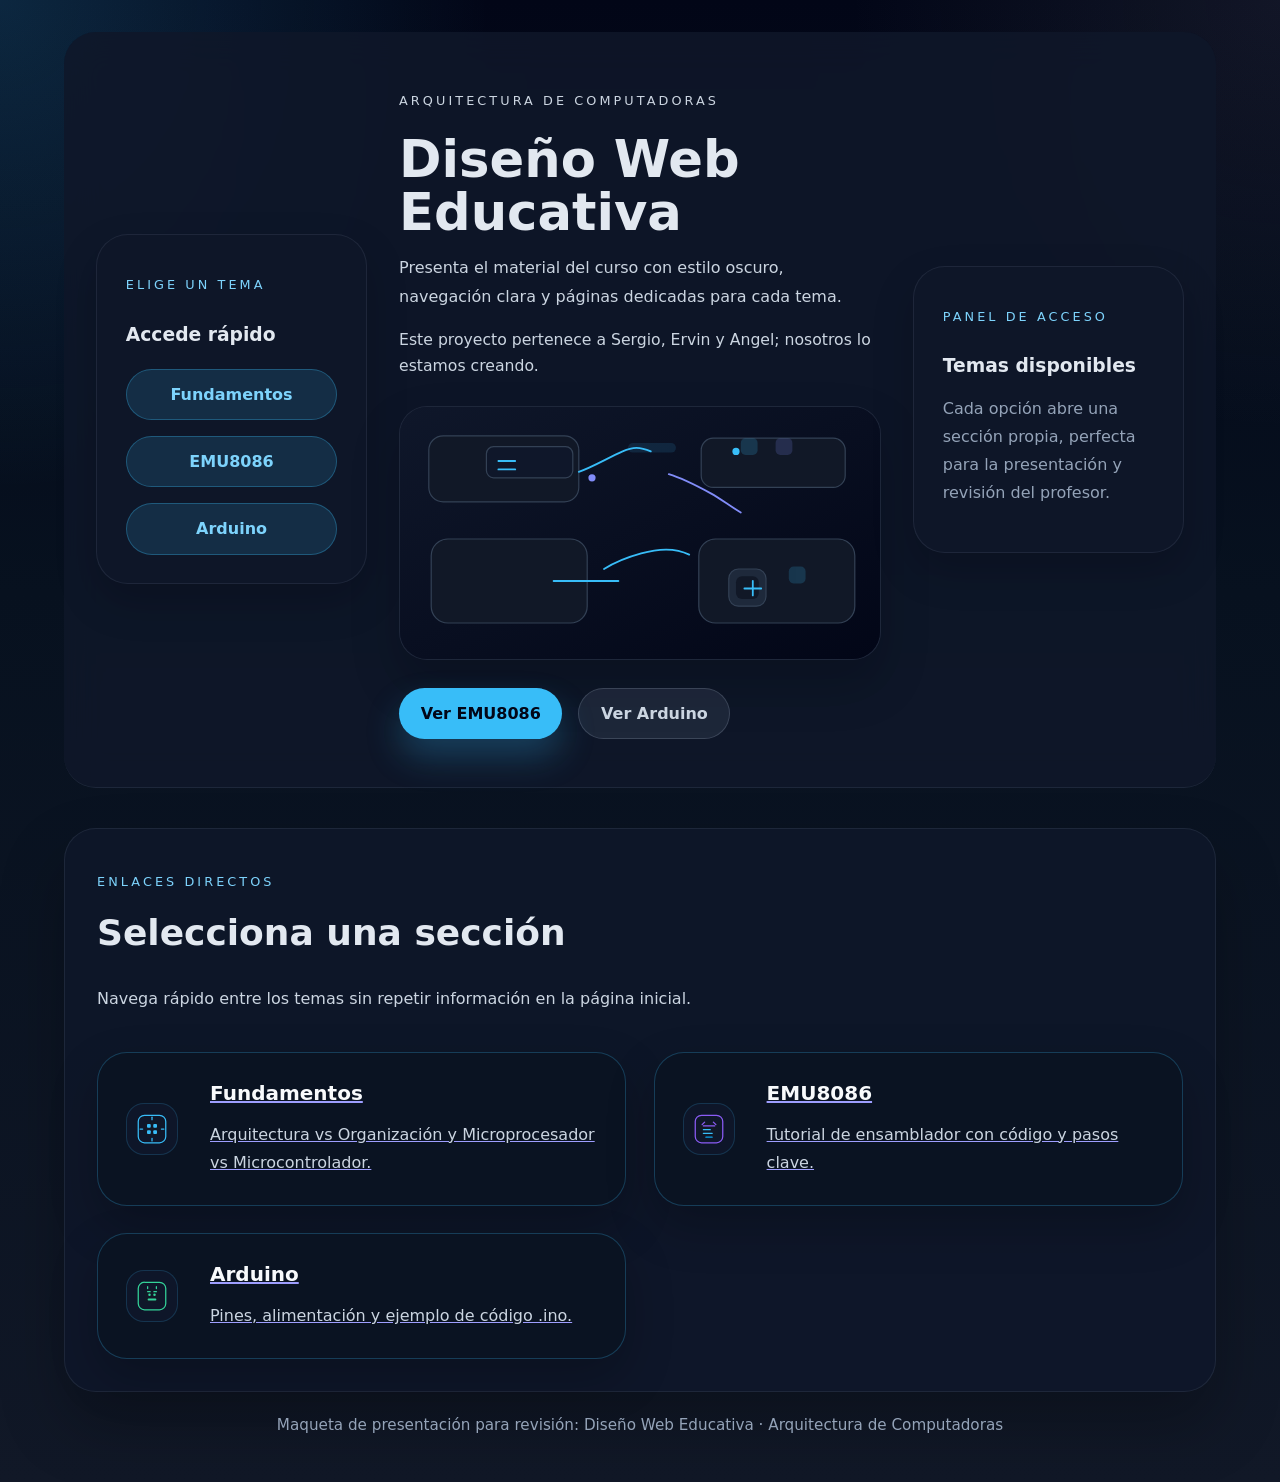
==== index.html @ de1136a3 "Avance Web1" ====
<!DOCTYPE html>
<html lang="es">
<head>
  <meta charset="UTF-8" />
  <meta name="viewport" content="width=device-width, initial-scale=1.0" />
  <title>Diseño Web Educativa - Arquitectura de Computadoras</title>
  <link rel="stylesheet" href="styles.css" />
</head>
<body class="page">
  <div class="page-shell">
    <header class="hero landing-hero">
      <div class="landing-grid">
        <aside class="side-panel">
          <p class="eyebrow">Elige un tema</p>
          <h3>Accede rápido</h3>
          <div class="side-links">
            <a class="nav-button" href="unidad1.html">Fundamentos</a>
            <a class="nav-button" href="emu8086.html">EMU8086</a>
            <a class="nav-button" href="arduino.html">Arduino</a>
          </div>
        </aside>

        <div class="hero-copy">
          <p class="eyebrow">Arquitectura de Computadoras</p>
          <h1>Diseño Web Educativa</h1>
          <p class="hero-text">Presenta el material del curso con estilo oscuro, navegación clara y páginas dedicadas para cada tema.</p>
          <p class="hero-subtitle">Este proyecto pertenece a Sergio, Ervin y Angel; nosotros lo estamos creando.</p>
          <div class="hero-figure">
            <img src="assets/hero-illustration.svg" alt="Ilustración de diseño educativo" />
          </div>
          <div class="hero-actions">
            <a class="cta-button" href="emu8086.html">Ver EMU8086</a>
            <a class="ghost-button" href="arduino.html">Ver Arduino</a>
          </div>
        </div>

        <aside class="side-panel">
          <p class="eyebrow">Panel de acceso</p>
          <h3>Temas disponibles</h3>
          <p class="hero-card-text">Cada opción abre una sección propia, perfecta para la presentación y revisión del profesor.</p>
        </aside>
      </div>
    </header>

    <main class="content">
      <section class="panel">
        <div class="section-heading">
          <div>
            <p class="eyebrow">Enlaces directos</p>
            <h2>Selecciona una sección</h2>
          </div>
          <p class="section-description">Navega rápido entre los temas sin repetir información en la página inicial.</p>
        </div>

        <div class="grid-two">
          <a class="card accent-card link-card" href="unidad1.html">
            <div class="card-title">
              <div class="card-icon">
                <img src="assets/icon-fundamentos.svg" alt="Icono de fundamentos" />
              </div>
              <div>
                <h3>Fundamentos</h3>
                <p>Arquitectura vs Organización y Microprocesador vs Microcontrolador.</p>
              </div>
            </div>
          </a>

          <a class="card accent-card link-card" href="emu8086.html">
            <div class="card-title">
              <div class="card-icon">
                <img src="assets/icon-emu8086.svg" alt="Icono de EMU8086" />
              </div>
              <div>
                <h3>EMU8086</h3>
                <p>Tutorial de ensamblador con código y pasos clave.</p>
              </div>
            </div>
          </a>

          <a class="card accent-card link-card" href="arduino.html">
            <div class="card-title">
              <div class="card-icon">
                <img src="assets/icon-arduino.svg" alt="Icono de Arduino" />
              </div>
              <div>
                <h3>Arduino</h3>
                <p>Pines, alimentación y ejemplo de código .ino.</p>
              </div>
            </div>
          </a>
        </div>
      </section>
    </main>

    <footer class="footer-note">
      Maqueta de presentación para revisión: Diseño Web Educativa · Arquitectura de Computadoras
    </footer>
  </div>
</body>
</html>
---- styles.css ----
:root {
  color-scheme: dark;
  color: #e2e8f0;
  font-family: Inter, system-ui, -apple-system, BlinkMacSystemFont, "Segoe UI", sans-serif;
  background-color: #020617;
}

* {
  box-sizing: border-box;
}

html {
  scroll-behavior: smooth;
}

body {
  margin: 0;
  min-height: 100vh;
  background-image:
    radial-gradient(circle at top left, rgba(56,189,248,0.18), transparent 25%),
    radial-gradient(circle at top right, rgba(156,163,175,0.1), transparent 22%),
    linear-gradient(180deg, #020617 0%, #07111f 40%, #111827 100%);
  color: #e2e8f0;
}

.page-shell {
  max-width: 1200px;
  margin: 0 auto;
  padding: 2rem 1.5rem 3rem;
}

.hero {
  background: rgba(15, 23, 42, 0.88);
  border-bottom: 1px solid rgba(148, 163, 184, 0.12);
  backdrop-filter: blur(18px);
  border-radius: 32px;
  padding: 2rem;
}

.hero-inner {
  display: grid;
  gap: 1.75rem;
}

.hero-copy h1 {
  margin: 0.8rem 0 0;
  font-size: clamp(2.5rem, 4vw, 4.5rem);
  line-height: 1.02;
}

.hero-copy p,
.section-description,
.card p,
.card ul,
.footer-note {
  color: #cbd5e1;
}

.eyebrow {
  display: inline-flex;
  font-size: 0.8rem;
  letter-spacing: 0.24em;
  text-transform: uppercase;
  color: #7dd3fc;
}

.hero-text {
  max-width: 42rem;
  margin-top: 1rem;
  line-height: 1.8;
}

.hero-subtitle {
  max-width: 42rem;
  margin-top: 0.75rem;
  color: rgba(203, 213, 225, 0.88);
  font-size: 0.98rem;
  line-height: 1.6;
}

.hero-card {
  align-self: center;
  padding: 1.5rem;
  border-radius: 28px;
  background: rgba(15, 23, 42, 0.95);
  border: 1px solid rgba(56, 189, 248, 0.15);
  box-shadow: 0 28px 68px rgba(15, 23, 42, 0.25);
  text-align: right;
}

.hero-card-title {
  margin: 0.85rem 0 0;
  font-size: 2.25rem;
  font-weight: 700;
  color: #ffffff;
}

.hero-card-text {
  margin-top: 0.75rem;
  color: #94a3b8;
  line-height: 1.75;
}

.hero-figure {
  margin: 1.75rem 0;
  border-radius: 28px;
  overflow: hidden;
  background: rgba(15, 23, 42, 0.94);
  border: 1px solid rgba(148, 163, 184, 0.12);
  box-shadow: 0 24px 50px rgba(0, 0, 0, 0.18);
}

.hero-figure img {
  display: block;
  width: 100%;
  height: auto;
}

.hero-figure--small {
  max-width: 220px;
}

.card-icon {
  width: 52px;
  height: 52px;
  min-width: 52px;
  border-radius: 18px;
  display: grid;
  place-items: center;
  background: rgba(15, 23, 42, 0.96);
  border: 1px solid rgba(56, 189, 248, 0.18);
  margin-right: 1rem;
}

.card-icon img {
  width: 30px;
  height: 30px;
}

.content {
  margin-top: 2.5rem;
  display: grid;
  gap: 2.25rem;
}

.panel {
  padding: 2rem;
  border-radius: 32px;
  background: rgba(15, 23, 42, 0.92);
  border: 1px solid rgba(148, 163, 184, 0.12);
  box-shadow: 0 32px 64px rgba(0, 0, 0, 0.25);
}

.section-heading {
  display: grid;
  gap: 1.25rem;
}

.section-heading h2 {
  margin: 0.65rem 0 0;
  font-size: 2.25rem;
}

.grid-two {
  display: grid;
  gap: 1.7rem;
  margin-top: 1.75rem;
}

.card {
  border-radius: 30px;
  border: 1px solid rgba(148, 163, 184, 0.15);
  background: rgba(11, 20, 35, 0.96);
  padding: 1.75rem;
  box-shadow: 0 20px 48px rgba(0, 0, 0, 0.22);
}

.accent-card {
  border-color: rgba(56, 189, 248, 0.25);
}

.card-title {
  display: flex;
  gap: 1rem;
  align-items: center;
}

.badge {
  min-width: 3.25rem;
  min-height: 3.25rem;
  display: grid;
  place-items: center;
  border-radius: 18px;
  background: rgba(56, 189, 248, 0.15);
  color: #7dd3fc;
  font-weight: 700;
  font-size: 1.05rem;
}

.card-title h3,
.card-footer h3,
.card h4 {
  margin: 0;
  font-size: 1.25rem;
  color: #f8fafc;
}

.card p {
  margin: 1rem 0 0;
  line-height: 1.75;
}

.feature-grid,
.pin-grid {
  display: grid;
  gap: 1rem;
  margin-top: 1.5rem;
}

.feature,
.pin-card {
  border-radius: 24px;
  background: rgba(15, 23, 42, 0.86);
  padding: 1.25rem;
  border: 1px solid rgba(148, 163, 184, 0.08);
}

.feature h4,
.pin-card h4 {
  margin: 0;
}

.feature p,
.pin-card p {
  margin-top: 0.85rem;
  color: #cbd5e1;
}

.feature ul {
  margin: 1rem 0 0;
  padding-left: 1.15rem;
  list-style: none;
  color: #cbd5e1;
}

.feature ul li::before {
  content: '•';
  margin-right: 0.6rem;
  color: #7dd3fc;
}

.code-box {
  margin-top: 1.35rem;
  padding: 1.5rem;
  border-radius: 28px;
  background: #020617;
  border: 1px solid rgba(148, 163, 184, 0.12);
  box-shadow: inset 0 0 0 1px rgba(255, 255, 255, 0.02);
  overflow-x: auto;
  font-family: ui-monospace, SFMono-Regular, Menlo, Monaco, Consolas, "Liberation Mono", monospace;
  color: #cbd5e1;
  line-height: 1.75;
  font-size: 0.95rem;
}

.card-comparativa {
  border-radius: 28px;
  padding: 1.75rem;
  background: rgba(15, 23, 42, 0.94);
  border: 1px solid rgba(56, 189, 248, 0.14);
  box-shadow: 0 18px 45px rgba(0, 0, 0, 0.16);
}

.card-comparativa h3 {
  margin: 0 0 1rem;
  font-size: 1.25rem;
  color: #f8fafc;
}

.card-comparativa p {
  margin: 0.85rem 0 0;
  color: #cbd5e1;
  line-height: 1.75;
}

.card-comparativa p strong {
  color: #ffffff;
}

.codigo-box {
  margin-top: 1.6rem;
  border-radius: 28px;
  overflow: hidden;
  background: rgba(12, 18, 34, 0.95);
  border: 1px solid rgba(148, 163, 184, 0.16);
  box-shadow: 0 24px 52px rgba(0, 0, 0, 0.18);
}

.codigo-header {
  padding: 1rem 1.4rem;
  background: rgba(56, 189, 248, 0.11);
  border-bottom: 1px solid rgba(148, 163, 184, 0.16);
}

.codigo-header span {
  color: #cbd5e1;
  font-size: 0.95rem;
  letter-spacing: 0.06em;
  font-weight: 600;
}

.codigo-box pre {
  margin: 0;
  padding: 1.25rem 1.5rem;
  overflow-x: auto;
  font-family: ui-monospace, SFMono-Regular, Menlo, Monaco, Consolas, "Liberation Mono", monospace;
  color: #cbd5e1;
  background: #020617;
  line-height: 1.75;
  font-size: 0.95rem;
}

.code-label span {
  padding: 0.55rem 0.9rem;
  border-radius: 999px;
  background: rgba(148, 163, 184, 0.12);
  color: #cbd5e1;
  font-size: 0.75rem;
  letter-spacing: 0.14em;
  text-transform: uppercase;
}

.footer-note {
  margin-top: 1.5rem;
  text-align: center;
  color: #94a3b8;
  font-size: 0.95rem;
}

.landing-hero {
  padding: 3rem 2rem;
}

.landing-grid {
  display: grid;
  gap: 2rem;
}

.side-panel {
  border-radius: 32px;
  padding: 1.8rem;
  background: rgba(15, 23, 42, 0.95);
  border: 1px solid rgba(148, 163, 184, 0.12);
  box-shadow: 0 18px 42px rgba(0, 0, 0, 0.18);
}

.side-links {
  display: grid;
  gap: 1rem;
  margin-top: 1.5rem;
}

.nav-button,
.cta-button,
.ghost-button {
  display: inline-flex;
  align-items: center;
  justify-content: center;
  border-radius: 999px;
  padding: 0.95rem 1.35rem;
  font-weight: 700;
  text-decoration: none;
}

.nav-button {
  background: rgba(56, 189, 248, 0.14);
  border: 1px solid rgba(56, 189, 248, 0.3);
  color: #7dd3fc;
}

.nav-button:hover,
.link-card:hover,
.cta-button:hover,
.ghost-button:hover {
  transform: translateY(-1px);
  opacity: 0.95;
}

.hero-actions {
  display: flex;
  flex-wrap: wrap;
  gap: 1rem;
  margin-top: 1.75rem;
}

.cta-button {
  background: #38bdf8;
  color: #020617;
  box-shadow: 0 18px 34px rgba(56, 189, 248, 0.25);
}

.ghost-button {
  background: rgba(148, 163, 184, 0.12);
  color: #cbd5e1;
  border: 1px solid rgba(148, 163, 184, 0.25);
}

.link-card {
  display: block;
  transition: transform 180ms ease, box-shadow 180ms ease;
}

.link-card:hover {
  box-shadow: 0 30px 60px rgba(0, 0, 0, 0.22);
}

@media (min-width: 768px) {
  .hero-inner {
    grid-template-columns: 1.35fr 0.65fr;
    align-items: center;
  }

  .grid-two {
    grid-template-columns: repeat(2, minmax(0, 1fr));
  }

  .feature-grid,
  .pin-grid {
    grid-template-columns: repeat(2, minmax(0, 1fr));
  }
}

@media (min-width: 1024px) {
  .landing-grid {
    grid-template-columns: 0.9fr 1.6fr 0.9fr;
    align-items: center;
  }
}

@media (max-width: 640px) {
  .hero {
    padding: 1.5rem;
  }

  .page-shell {
    padding: 1.5rem 1rem 2rem;
  }
}
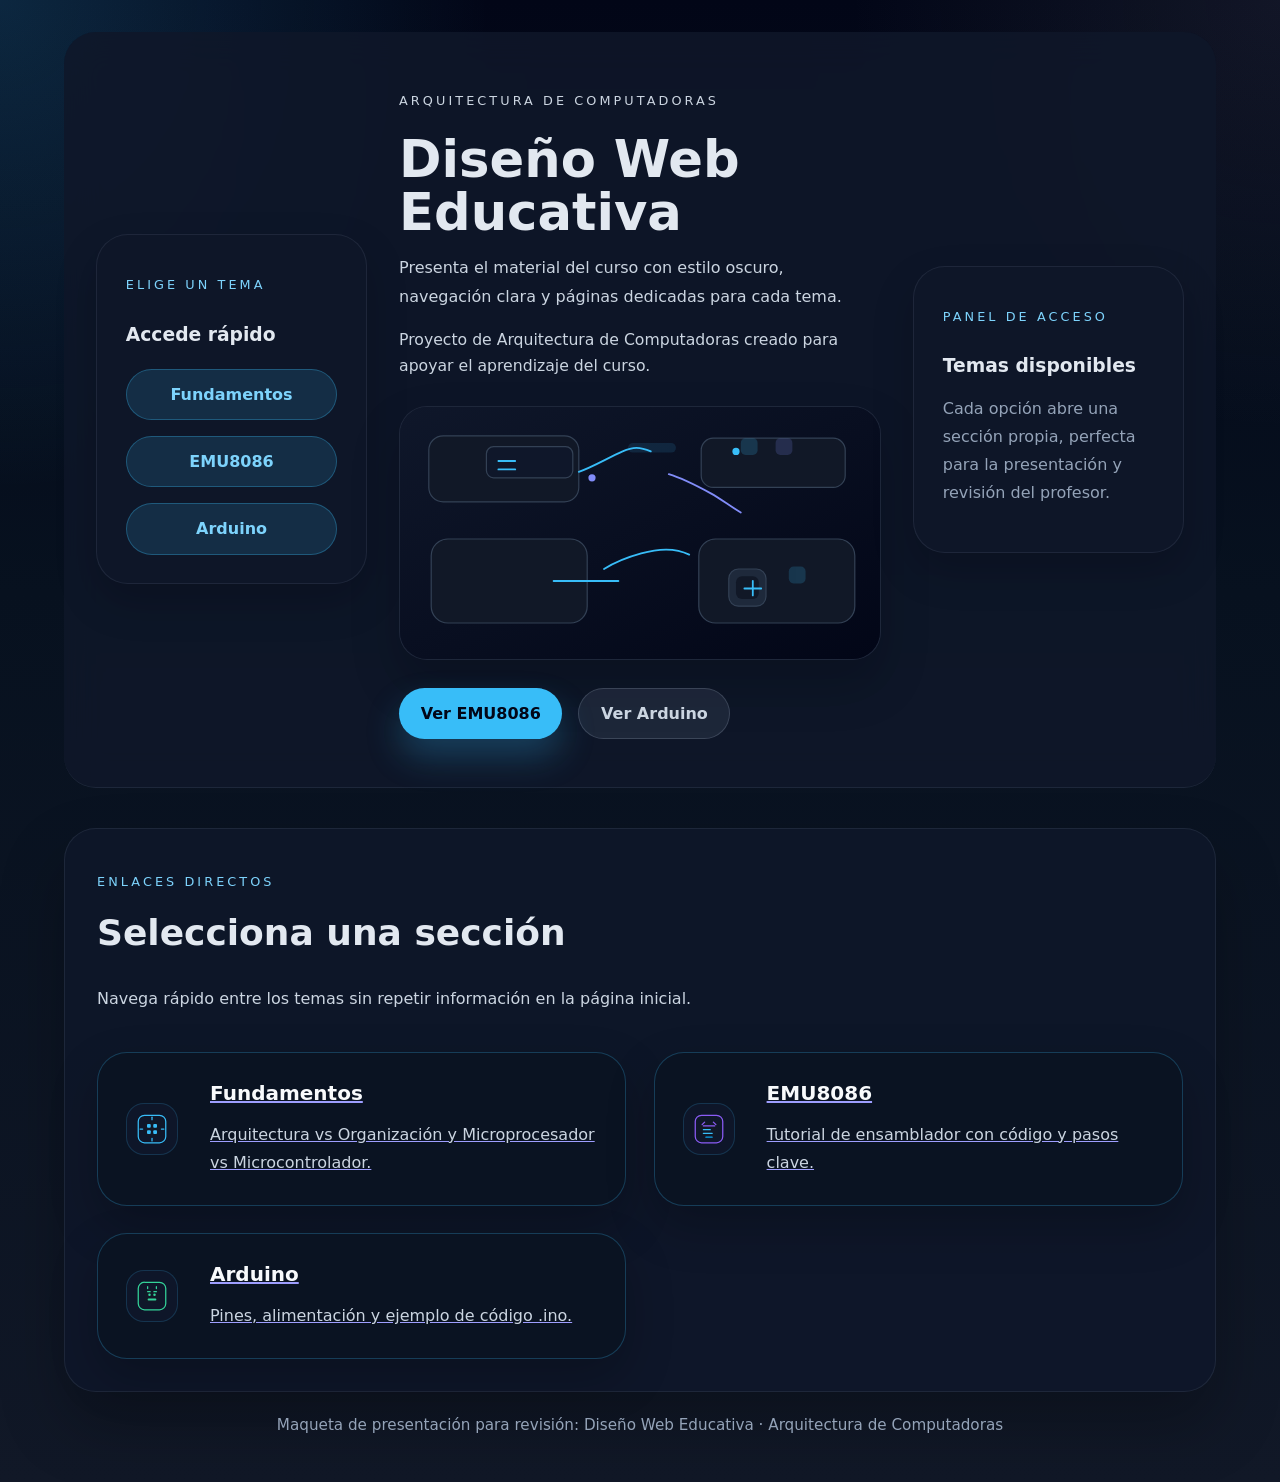
==== commit e39958b4: "Avance" ====
--- a/index.html
+++ b/index.html
@@ -24,7 +24,7 @@
           <p class="eyebrow">Arquitectura de Computadoras</p>
           <h1>Diseño Web Educativa</h1>
           <p class="hero-text">Presenta el material del curso con estilo oscuro, navegación clara y páginas dedicadas para cada tema.</p>
-          <p class="hero-subtitle">Este proyecto pertenece a Sergio, Ervin y Angel; nosotros lo estamos creando.</p>
+          <p class="hero-subtitle">Proyecto de Arquitectura de Computadoras creado para apoyar el aprendizaje del curso.</p>
           <div class="hero-figure">
             <img src="assets/hero-illustration.svg" alt="Ilustración de diseño educativo" />
           </div>
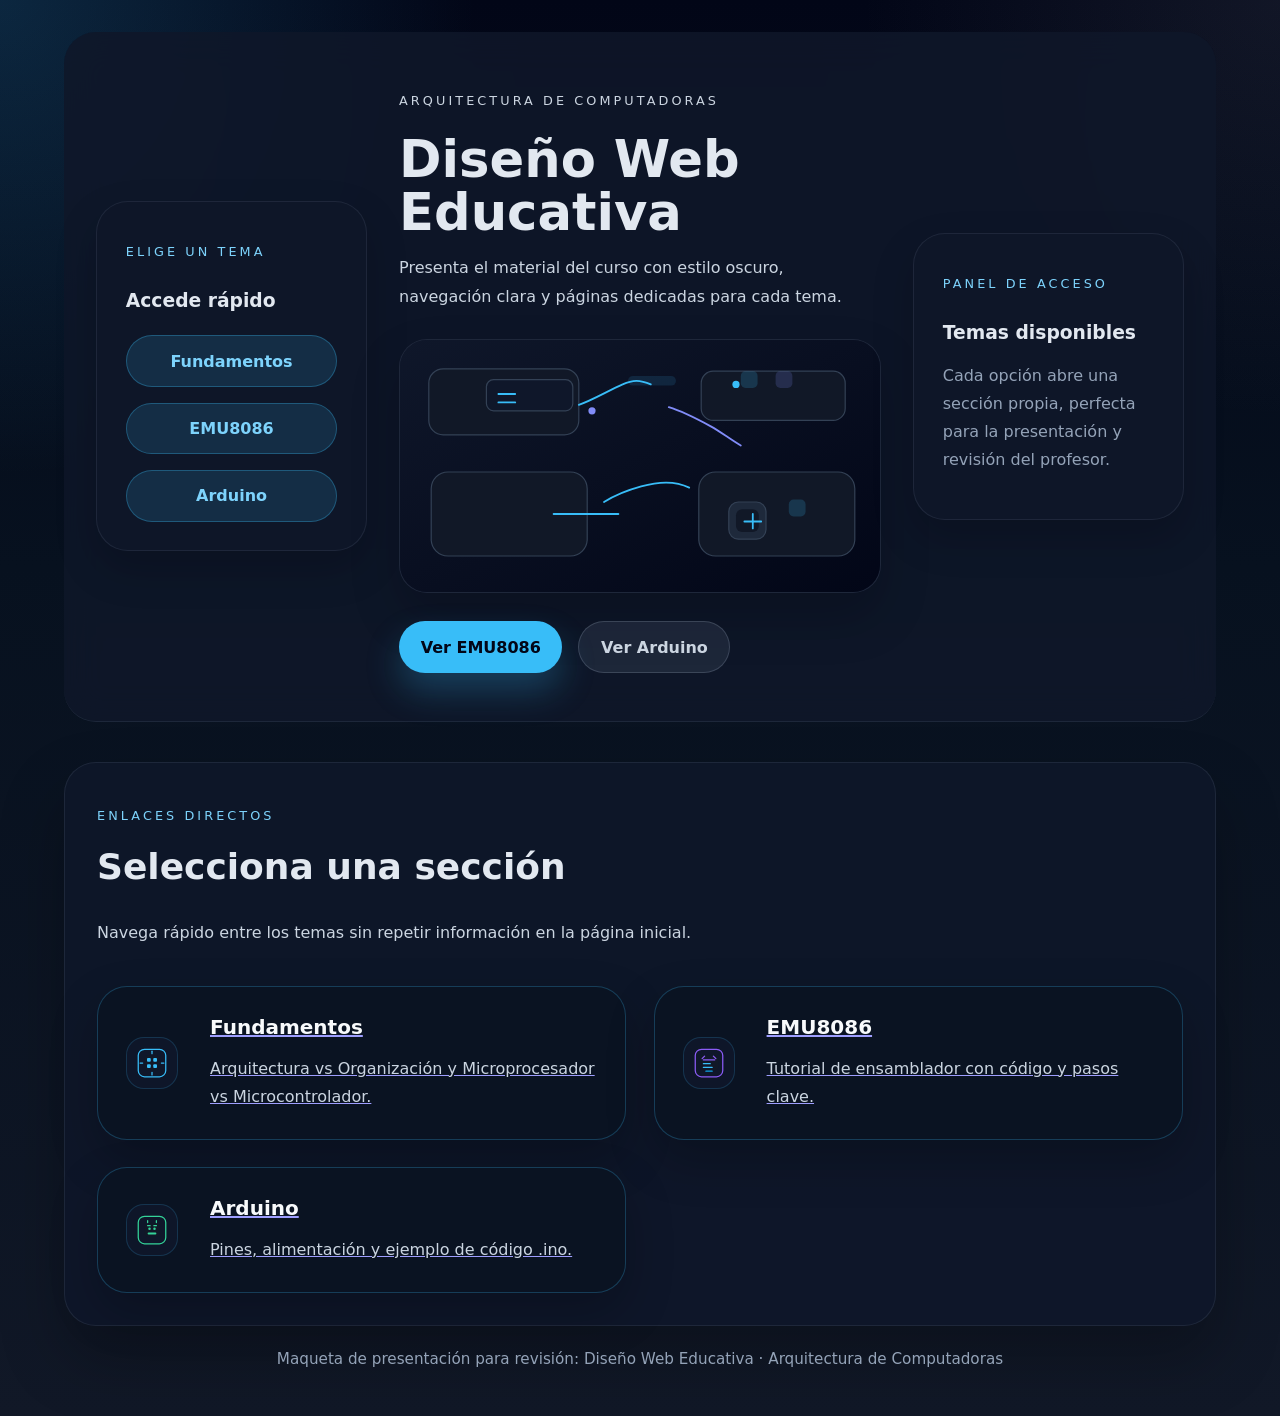
==== commit a190dc2f: "Avance" ====
--- a/index.html
+++ b/index.html
@@ -24,7 +24,6 @@
           <p class="eyebrow">Arquitectura de Computadoras</p>
           <h1>Diseño Web Educativa</h1>
           <p class="hero-text">Presenta el material del curso con estilo oscuro, navegación clara y páginas dedicadas para cada tema.</p>
-          <p class="hero-subtitle">Proyecto de Arquitectura de Computadoras creado para apoyar el aprendizaje del curso.</p>
           <div class="hero-figure">
             <img src="assets/hero-illustration.svg" alt="Ilustración de diseño educativo" />
           </div>
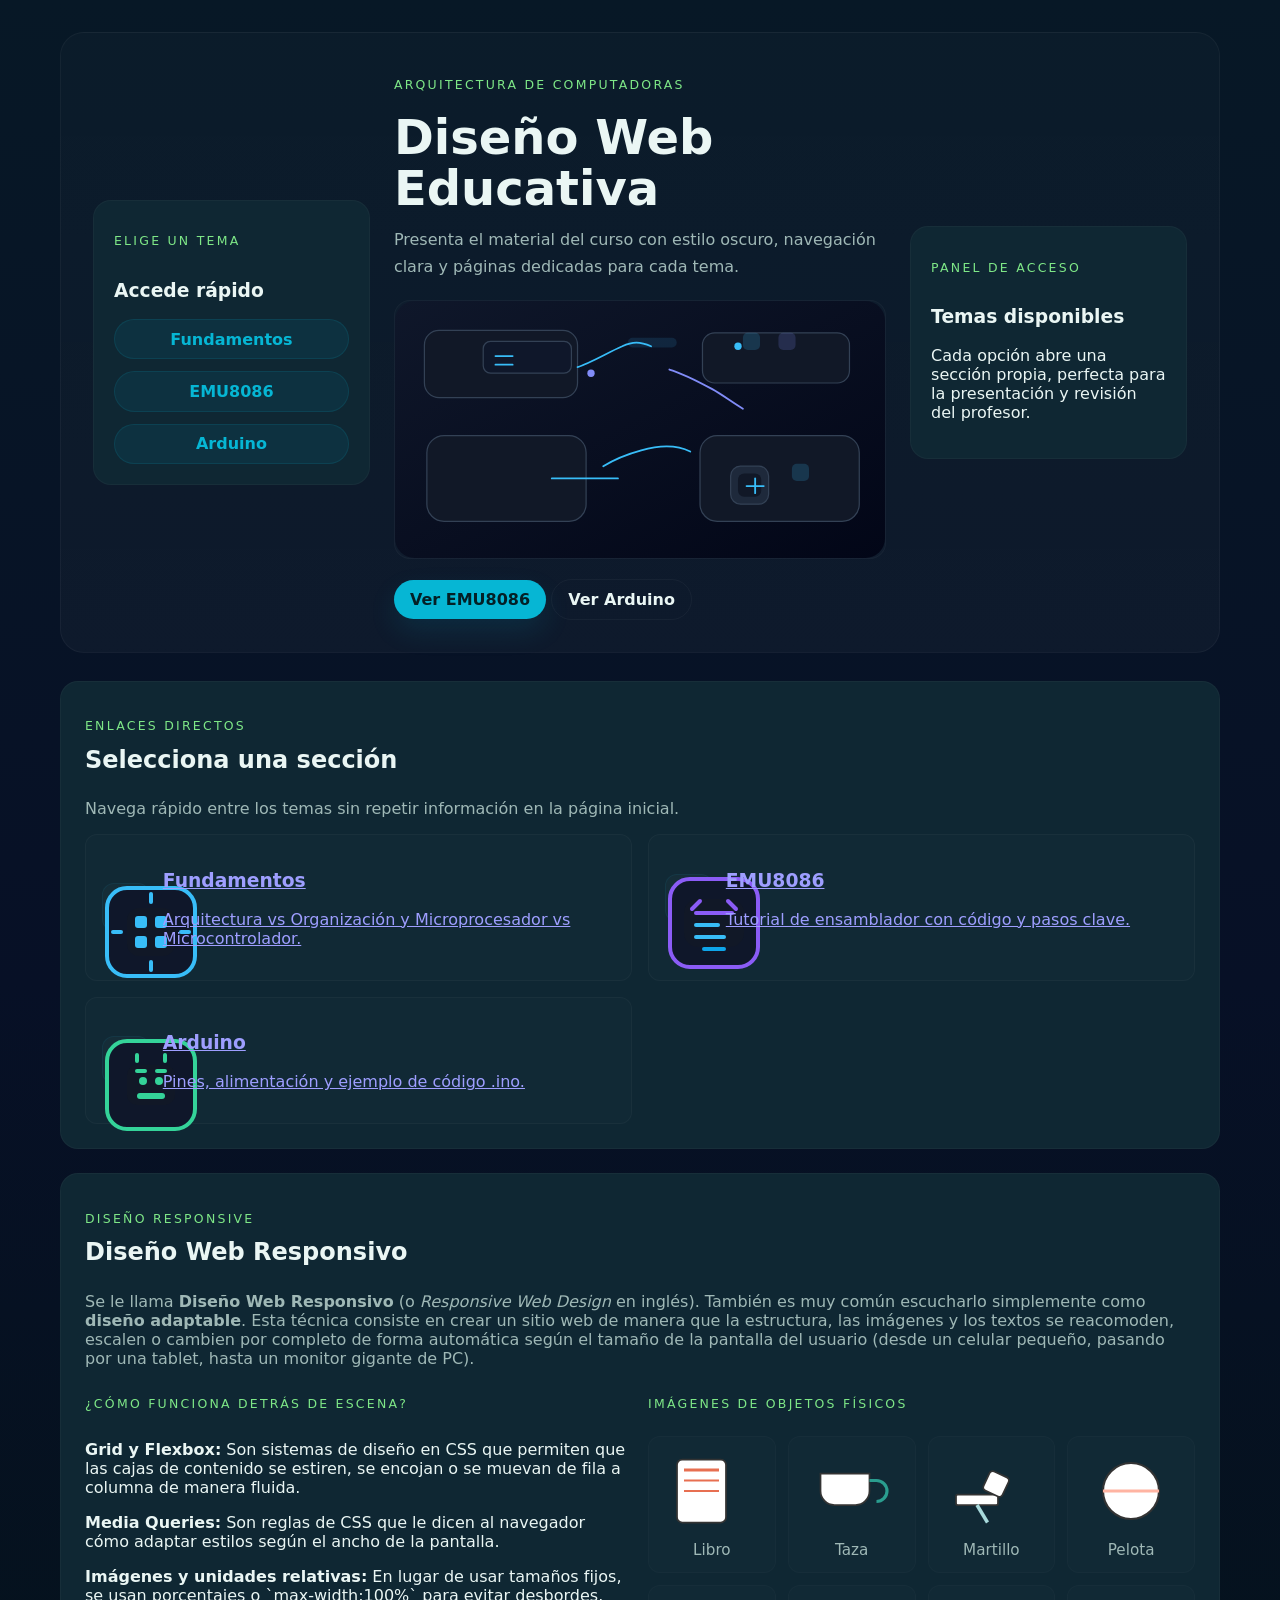
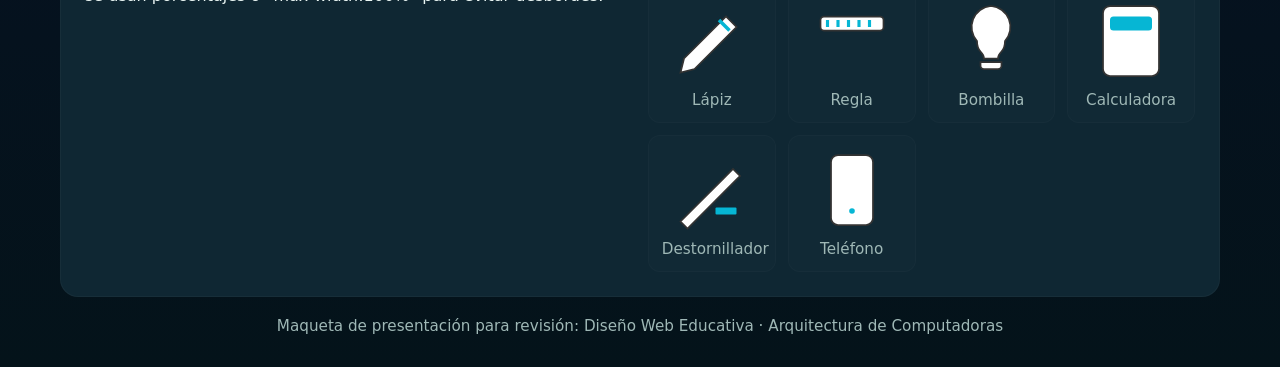
==== commit 01a31c82: "Avance" ====
--- a/index.html
+++ b/index.html
@@ -89,6 +89,45 @@
           </a>
         </div>
       </section>
+
+      <section class="panel responsive-section images-panel">
+        <div class="section-heading">
+          <div>
+            <p class="eyebrow">Diseño Responsive</p>
+            <h2>Diseño Web Responsivo</h2>
+          </div>
+          <p class="section-description">Se le llama <strong>Diseño Web Responsivo</strong> (o <em>Responsive Web Design</em> en inglés). También es muy común escucharlo simplemente como <strong>diseño adaptable</strong>.
+
+Esta técnica consiste en crear un sitio web de manera que la estructura, las imágenes y los textos se reacomoden, escalen o cambien por completo de forma automática según el tamaño de la pantalla del usuario (desde un celular pequeño, pasando por una tablet, hasta un monitor gigante de PC).</p>
+        </div>
+
+        <div class="responsive-grid">
+          <div>
+            <p class="eyebrow">¿Cómo funciona detrás de escena?</p>
+            <div class="feature">
+              <p><strong>Grid y Flexbox:</strong> Son sistemas de diseño en CSS que permiten que las cajas de contenido se estiren, se encojan o se muevan de fila a columna de manera fluida.</p>
+              <p><strong>Media Queries:</strong> Son reglas de CSS que le dicen al navegador cómo adaptar estilos según el ancho de la pantalla.</p>
+              <p><strong>Imágenes y unidades relativas:</strong> En lugar de usar tamaños fijos, se usan porcentajes o `max-width:100%` para evitar desbordes.</p>
+            </div>
+          </div>
+
+          <div>
+            <p class="eyebrow">Imágenes de objetos físicos</p>
+            <div class="images-grid">
+              <div class="image-card"><img src="assets/images/book.svg" alt="Libro"><p>Libro</p></div>
+              <div class="image-card"><img src="assets/images/cup.svg" alt="Taza"><p>Taza</p></div>
+              <div class="image-card"><img src="assets/images/hammer.svg" alt="Martillo"><p>Martillo</p></div>
+              <div class="image-card"><img src="assets/images/ball.svg" alt="Pelota"><p>Pelota</p></div>
+              <div class="image-card"><img src="assets/images/pencil.svg" alt="Lápiz"><p>Lápiz</p></div>
+              <div class="image-card"><img src="assets/images/ruler.svg" alt="Regla"><p>Regla</p></div>
+              <div class="image-card"><img src="assets/images/bulb.svg" alt="Bombilla"><p>Bombilla</p></div>
+              <div class="image-card"><img src="assets/images/calc.svg" alt="Calculadora"><p>Calculadora</p></div>
+              <div class="image-card"><img src="assets/images/screwdriver.svg" alt="Destornillador"><p>Destornillador</p></div>
+              <div class="image-card"><img src="assets/images/phone.svg" alt="Teléfono"><p>Teléfono</p></div>
+            </div>
+          </div>
+        </div>
+      </section>
     </main>
 
     <footer class="footer-note">
--- a/styles.css
+++ b/styles.css
@@ -1,448 +1,75 @@
 :root {
+  --bg: #071826; /* deep navy */
+  --panel: #0f2733; /* dark teal */
+  --text: #eaf6f4; /* pale */
+  --muted: #9fb8b6;
+  --accent: #06b6d4; /* teal */
+  --accent-2: #7ee787; /* mint */
+  --glass: rgba(255,255,255,0.03);
+  font-family: Inter, system-ui, -apple-system, "Segoe UI", Roboto, "Helvetica Neue", Arial, sans-serif;
   color-scheme: dark;
-  color: #e2e8f0;
-  font-family: Inter, system-ui, -apple-system, BlinkMacSystemFont, "Segoe UI", sans-serif;
-  background-color: #020617;
 }
 
-* {
-  box-sizing: border-box;
-}
-
-html {
-  scroll-behavior: smooth;
-}
-
+* { box-sizing: border-box; }
+html { scroll-behavior: smooth; }
 body {
   margin: 0;
   min-height: 100vh;
-  background-image:
-    radial-gradient(circle at top left, rgba(56,189,248,0.18), transparent 25%),
-    radial-gradient(circle at top right, rgba(156,163,175,0.1), transparent 22%),
-    linear-gradient(180deg, #020617 0%, #07111f 40%, #111827 100%);
-  color: #e2e8f0;
+  background: linear-gradient(180deg, var(--bg) 0%, #071026 50%, #04131a 100%);
+  color: var(--text);
+  -webkit-font-smoothing: antialiased;
 }
 
-.page-shell {
-  max-width: 1200px;
-  margin: 0 auto;
-  padding: 2rem 1.5rem 3rem;
-}
+.page-shell { max-width: 1200px; margin: 0 auto; padding: 2rem 1.25rem; }
 
-.hero {
-  background: rgba(15, 23, 42, 0.88);
-  border-bottom: 1px solid rgba(148, 163, 184, 0.12);
-  backdrop-filter: blur(18px);
-  border-radius: 32px;
-  padding: 2rem;
-}
+.hero { background: linear-gradient(180deg, rgba(255,255,255,0.02), var(--glass)); border-radius: 24px; padding: 2rem; border: 1px solid rgba(255,255,255,0.04); }
+.landing-grid { display: grid; gap: 1.5rem; }
 
-.hero-inner {
-  display: grid;
-  gap: 1.75rem;
-}
+.side-panel { background: var(--panel); border-radius: 18px; padding: 1.25rem; border: 1px solid rgba(255,255,255,0.03); }
+.side-links { display: grid; gap: 0.75rem; margin-top: 0.75rem; }
 
-.hero-copy h1 {
-  margin: 0.8rem 0 0;
-  font-size: clamp(2.5rem, 4vw, 4.5rem);
-  line-height: 1.02;
-}
+.eyebrow { display: inline-flex; font-size: 0.78rem; letter-spacing: 0.18em; text-transform: uppercase; color: var(--accent-2); }
 
-.hero-copy p,
-.section-description,
-.card p,
-.card ul,
-.footer-note {
-  color: #cbd5e1;
-}
+.hero-copy h1 { margin: 0.45rem 0 0; font-size: clamp(1.8rem, 4vw, 3rem); line-height: 1.05; }
+.hero-text { max-width: 40rem; margin-top: 0.8rem; color: var(--muted); line-height: 1.7; }
 
-.eyebrow {
-  display: inline-flex;
-  font-size: 0.8rem;
-  letter-spacing: 0.24em;
-  text-transform: uppercase;
-  color: #7dd3fc;
-}
+.hero-figure { margin: 1.25rem 0; border-radius: 16px; overflow: hidden; background: rgba(255,255,255,0.01); border: 1px solid rgba(255,255,255,0.03); }
+.hero-figure img { width: 100%; height: auto; display: block; }
 
-.hero-text {
-  max-width: 42rem;
-  margin-top: 1rem;
-  line-height: 1.8;
-}
+.nav-button, .cta-button, .ghost-button { display: inline-flex; align-items: center; justify-content: center; padding: 0.6rem 1rem; border-radius: 999px; font-weight: 700; text-decoration: none; }
+.nav-button { background: rgba(6,182,212,0.08); border: 1px solid rgba(6,182,212,0.12); color: var(--accent); }
+.cta-button { background: var(--accent); color: #042026; box-shadow: 0 12px 28px rgba(6,182,212,0.12); }
+.ghost-button { background: transparent; border: 1px solid rgba(255,255,255,0.04); color: var(--text); }
 
-.hero-subtitle {
-  max-width: 42rem;
-  margin-top: 0.75rem;
-  color: rgba(203, 213, 225, 0.88);
-  font-size: 0.98rem;
-  line-height: 1.6;
-}
+.content { margin-top: 1.75rem; display: grid; gap: 1.5rem; }
+.panel { padding: 1.5rem; border-radius: 18px; background: var(--panel); border: 1px solid rgba(255,255,255,0.03); }
 
-.hero-card {
-  align-self: center;
-  padding: 1.5rem;
-  border-radius: 28px;
-  background: rgba(15, 23, 42, 0.95);
-  border: 1px solid rgba(56, 189, 248, 0.15);
-  box-shadow: 0 28px 68px rgba(15, 23, 42, 0.25);
-  text-align: right;
-}
+.grid-two { display: grid; gap: 1rem; }
+.card { border-radius: 12px; padding: 1rem; background: rgba(255,255,255,0.01); border: 1px solid rgba(255,255,255,0.03); }
+.card-title { display:flex; gap: 0.8rem; align-items:center; }
+.card-icon { width:48px; height:48px; min-width:48px; border-radius:12px; display:grid; place-items:center; background: rgba(255,255,255,0.02); border: 1px solid rgba(6,182,212,0.08); }
 
-.hero-card-title {
-  margin: 0.85rem 0 0;
-  font-size: 2.25rem;
-  font-weight: 700;
-  color: #ffffff;
-}
+.section-heading { display:grid; gap:0.6rem; }
+.section-heading h2 { margin:0; font-size:1.5rem; }
+.section-description { color: var(--muted); }
 
-.hero-card-text {
-  margin-top: 0.75rem;
-  color: #94a3b8;
-  line-height: 1.75;
-}
+/* Images gallery */
+.images-grid { display:grid; gap:0.75rem; grid-template-columns: repeat(auto-fit, minmax(120px, 1fr)); margin-top:0.75rem; }
+.image-card { background: rgba(255,255,255,0.01); border-radius:12px; padding:0.8rem; text-align:center; border:1px solid rgba(255,255,255,0.02); }
+.image-card img { max-width:84px; height:auto; display:block; margin:0 auto 0.5rem; }
+.image-card p { margin:0; color:var(--muted); font-size:0.95rem; }
 
-.hero-figure {
-  margin: 1.75rem 0;
-  border-radius: 28px;
-  overflow: hidden;
-  background: rgba(15, 23, 42, 0.94);
-  border: 1px solid rgba(148, 163, 184, 0.12);
-  box-shadow: 0 24px 50px rgba(0, 0, 0, 0.18);
-}
-
-.hero-figure img {
-  display: block;
-  width: 100%;
-  height: auto;
-}
-
-.hero-figure--small {
-  max-width: 220px;
-}
-
-.card-icon {
-  width: 52px;
-  height: 52px;
-  min-width: 52px;
-  border-radius: 18px;
-  display: grid;
-  place-items: center;
-  background: rgba(15, 23, 42, 0.96);
-  border: 1px solid rgba(56, 189, 248, 0.18);
-  margin-right: 1rem;
-}
-
-.card-icon img {
-  width: 30px;
-  height: 30px;
-}
-
-.content {
-  margin-top: 2.5rem;
-  display: grid;
-  gap: 2.25rem;
-}
-
-.panel {
-  padding: 2rem;
-  border-radius: 32px;
-  background: rgba(15, 23, 42, 0.92);
-  border: 1px solid rgba(148, 163, 184, 0.12);
-  box-shadow: 0 32px 64px rgba(0, 0, 0, 0.25);
-}
-
-.section-heading {
-  display: grid;
-  gap: 1.25rem;
-}
-
-.section-heading h2 {
-  margin: 0.65rem 0 0;
-  font-size: 2.25rem;
-}
-
-.grid-two {
-  display: grid;
-  gap: 1.7rem;
-  margin-top: 1.75rem;
-}
-
-.card {
-  border-radius: 30px;
-  border: 1px solid rgba(148, 163, 184, 0.15);
-  background: rgba(11, 20, 35, 0.96);
-  padding: 1.75rem;
-  box-shadow: 0 20px 48px rgba(0, 0, 0, 0.22);
-}
-
-.accent-card {
-  border-color: rgba(56, 189, 248, 0.25);
-}
-
-.card-title {
-  display: flex;
-  gap: 1rem;
-  align-items: center;
-}
-
-.badge {
-  min-width: 3.25rem;
-  min-height: 3.25rem;
-  display: grid;
-  place-items: center;
-  border-radius: 18px;
-  background: rgba(56, 189, 248, 0.15);
-  color: #7dd3fc;
-  font-weight: 700;
-  font-size: 1.05rem;
-}
-
-.card-title h3,
-.card-footer h3,
-.card h4 {
-  margin: 0;
-  font-size: 1.25rem;
-  color: #f8fafc;
-}
-
-.card p {
-  margin: 1rem 0 0;
-  line-height: 1.75;
-}
-
-.feature-grid,
-.pin-grid {
-  display: grid;
-  gap: 1rem;
-  margin-top: 1.5rem;
-}
-
-.feature,
-.pin-card {
-  border-radius: 24px;
-  background: rgba(15, 23, 42, 0.86);
-  padding: 1.25rem;
-  border: 1px solid rgba(148, 163, 184, 0.08);
-}
-
-.feature h4,
-.pin-card h4 {
-  margin: 0;
-}
-
-.feature p,
-.pin-card p {
-  margin-top: 0.85rem;
-  color: #cbd5e1;
-}
-
-.feature ul {
-  margin: 1rem 0 0;
-  padding-left: 1.15rem;
-  list-style: none;
-  color: #cbd5e1;
-}
-
-.feature ul li::before {
-  content: '•';
-  margin-right: 0.6rem;
-  color: #7dd3fc;
-}
-
-.code-box {
-  margin-top: 1.35rem;
-  padding: 1.5rem;
-  border-radius: 28px;
-  background: #020617;
-  border: 1px solid rgba(148, 163, 184, 0.12);
-  box-shadow: inset 0 0 0 1px rgba(255, 255, 255, 0.02);
-  overflow-x: auto;
-  font-family: ui-monospace, SFMono-Regular, Menlo, Monaco, Consolas, "Liberation Mono", monospace;
-  color: #cbd5e1;
-  line-height: 1.75;
-  font-size: 0.95rem;
-}
-
-.card-comparativa {
-  border-radius: 28px;
-  padding: 1.75rem;
-  background: rgba(15, 23, 42, 0.94);
-  border: 1px solid rgba(56, 189, 248, 0.14);
-  box-shadow: 0 18px 45px rgba(0, 0, 0, 0.16);
-}
-
-.card-comparativa h3 {
-  margin: 0 0 1rem;
-  font-size: 1.25rem;
-  color: #f8fafc;
-}
-
-.card-comparativa p {
-  margin: 0.85rem 0 0;
-  color: #cbd5e1;
-  line-height: 1.75;
-}
-
-.card-comparativa p strong {
-  color: #ffffff;
-}
-
-.codigo-box {
-  margin-top: 1.6rem;
-  border-radius: 28px;
-  overflow: hidden;
-  background: rgba(12, 18, 34, 0.95);
-  border: 1px solid rgba(148, 163, 184, 0.16);
-  box-shadow: 0 24px 52px rgba(0, 0, 0, 0.18);
-}
-
-.codigo-header {
-  padding: 1rem 1.4rem;
-  background: rgba(56, 189, 248, 0.11);
-  border-bottom: 1px solid rgba(148, 163, 184, 0.16);
-}
-
-.codigo-header span {
-  color: #cbd5e1;
-  font-size: 0.95rem;
-  letter-spacing: 0.06em;
-  font-weight: 600;
-}
-
-.codigo-box pre {
-  margin: 0;
-  padding: 1.25rem 1.5rem;
-  overflow-x: auto;
-  font-family: ui-monospace, SFMono-Regular, Menlo, Monaco, Consolas, "Liberation Mono", monospace;
-  color: #cbd5e1;
-  background: #020617;
-  line-height: 1.75;
-  font-size: 0.95rem;
-}
-
-.code-label span {
-  padding: 0.55rem 0.9rem;
-  border-radius: 999px;
-  background: rgba(148, 163, 184, 0.12);
-  color: #cbd5e1;
-  font-size: 0.75rem;
-  letter-spacing: 0.14em;
-  text-transform: uppercase;
-}
-
-.footer-note {
-  margin-top: 1.5rem;
-  text-align: center;
-  color: #94a3b8;
-  font-size: 0.95rem;
-}
-
-.landing-hero {
-  padding: 3rem 2rem;
-}
-
-.landing-grid {
-  display: grid;
-  gap: 2rem;
-}
-
-.side-panel {
-  border-radius: 32px;
-  padding: 1.8rem;
-  background: rgba(15, 23, 42, 0.95);
-  border: 1px solid rgba(148, 163, 184, 0.12);
-  box-shadow: 0 18px 42px rgba(0, 0, 0, 0.18);
-}
-
-.side-links {
-  display: grid;
-  gap: 1rem;
-  margin-top: 1.5rem;
-}
-
-.nav-button,
-.cta-button,
-.ghost-button {
-  display: inline-flex;
-  align-items: center;
-  justify-content: center;
-  border-radius: 999px;
-  padding: 0.95rem 1.35rem;
-  font-weight: 700;
-  text-decoration: none;
-}
-
-.nav-button {
-  background: rgba(56, 189, 248, 0.14);
-  border: 1px solid rgba(56, 189, 248, 0.3);
-  color: #7dd3fc;
-}
-
-.nav-button:hover,
-.link-card:hover,
-.cta-button:hover,
-.ghost-button:hover {
-  transform: translateY(-1px);
-  opacity: 0.95;
-}
-
-.hero-actions {
-  display: flex;
-  flex-wrap: wrap;
-  gap: 1rem;
-  margin-top: 1.75rem;
-}
-
-.cta-button {
-  background: #38bdf8;
-  color: #020617;
-  box-shadow: 0 18px 34px rgba(56, 189, 248, 0.25);
-}
-
-.ghost-button {
-  background: rgba(148, 163, 184, 0.12);
-  color: #cbd5e1;
-  border: 1px solid rgba(148, 163, 184, 0.25);
-}
-
-.link-card {
-  display: block;
-  transition: transform 180ms ease, box-shadow 180ms ease;
-}
-
-.link-card:hover {
-  box-shadow: 0 30px 60px rgba(0, 0, 0, 0.22);
-}
+/* Responsive grid for the new section */
+.responsive-grid { display:grid; gap:1rem; grid-template-columns: 1fr; }
 
 @media (min-width: 768px) {
-  .hero-inner {
-    grid-template-columns: 1.35fr 0.65fr;
-    align-items: center;
-  }
-
-  .grid-two {
-    grid-template-columns: repeat(2, minmax(0, 1fr));
-  }
-
-  .feature-grid,
-  .pin-grid {
-    grid-template-columns: repeat(2, minmax(0, 1fr));
-  }
+  .landing-grid { grid-template-columns: 1fr 1.2fr; align-items:center; }
+  .grid-two { grid-template-columns: repeat(2, 1fr); }
+  .responsive-grid { grid-template-columns: 1fr 1fr; }
 }
 
 @media (min-width: 1024px) {
-  .landing-grid {
-    grid-template-columns: 0.9fr 1.6fr 0.9fr;
-    align-items: center;
-  }
+  .landing-grid { grid-template-columns: 0.9fr 1.6fr 0.9fr; }
 }
 
-@media (max-width: 640px) {
-  .hero {
-    padding: 1.5rem;
-  }
-
-  .page-shell {
-    padding: 1.5rem 1rem 2rem;
-  }
-}
+.footer-note { margin-top:1.25rem; text-align:center; color:var(--muted); font-size:0.95rem; }
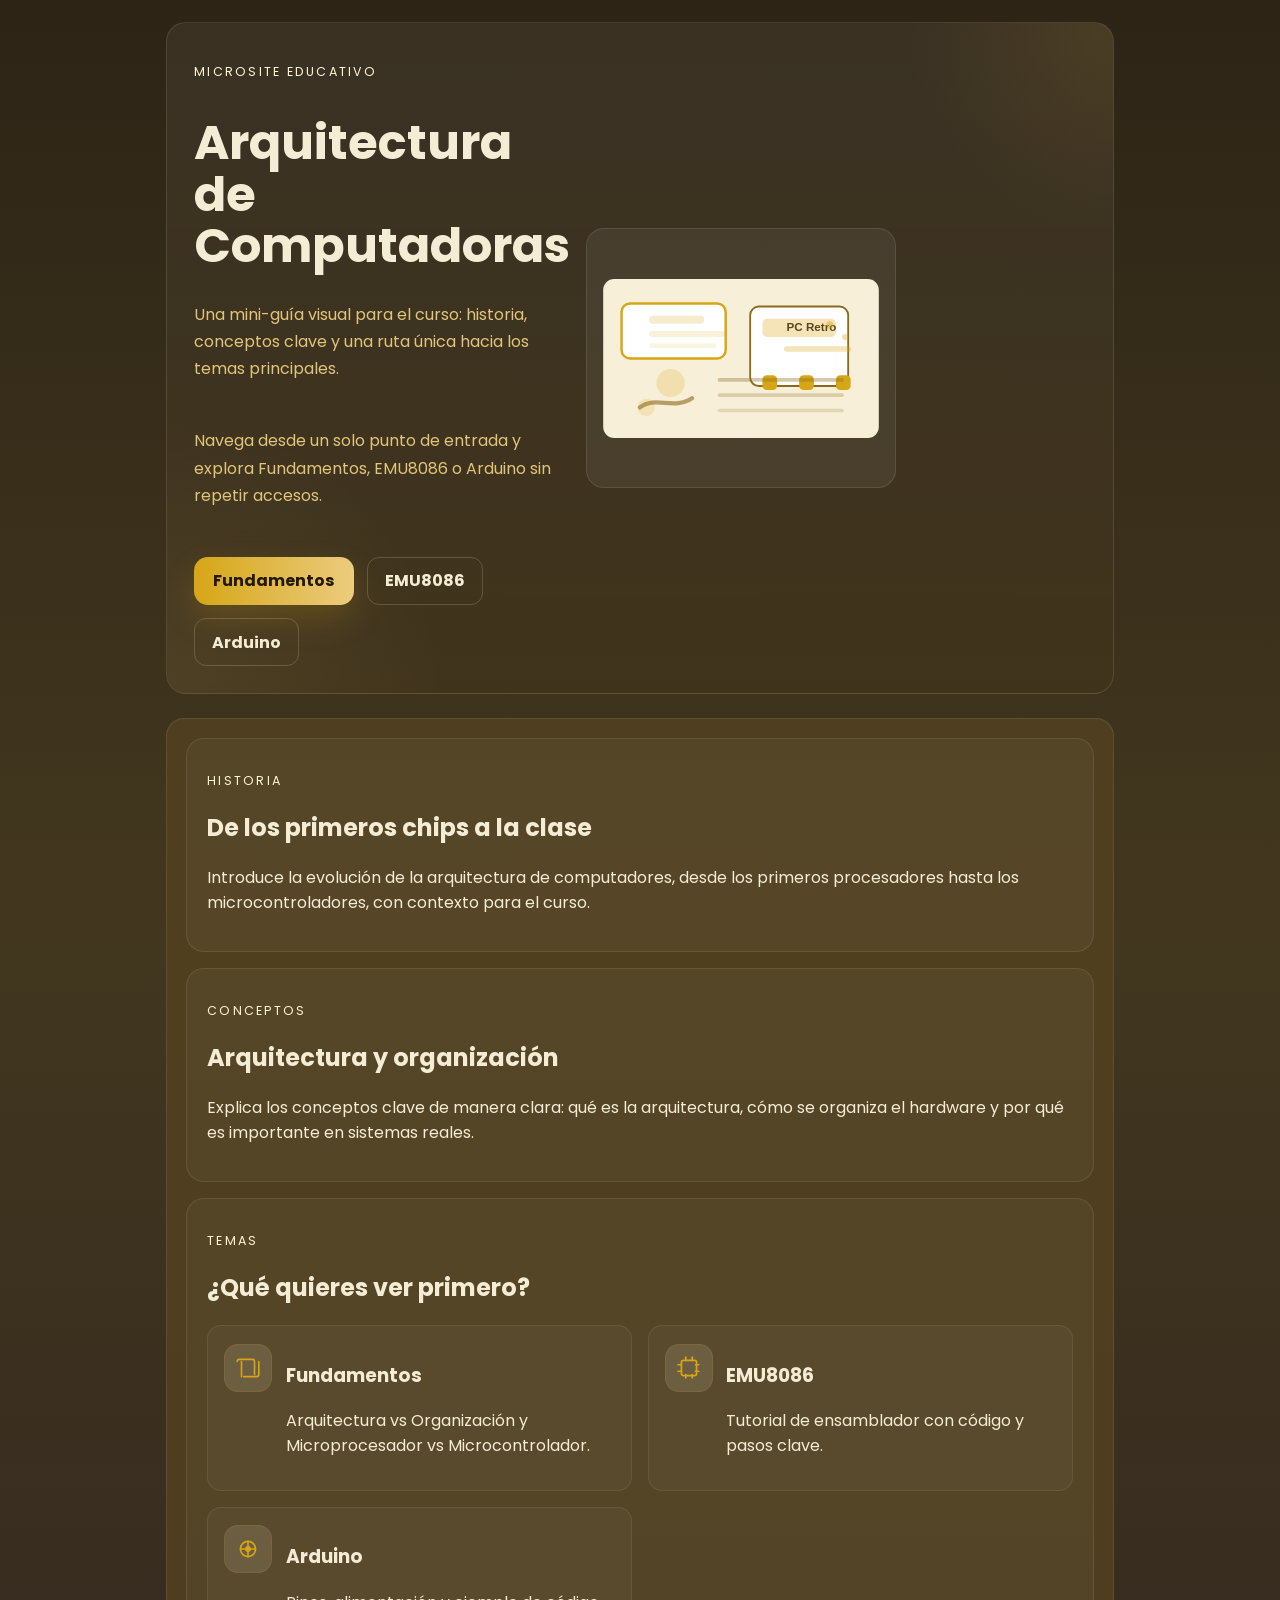
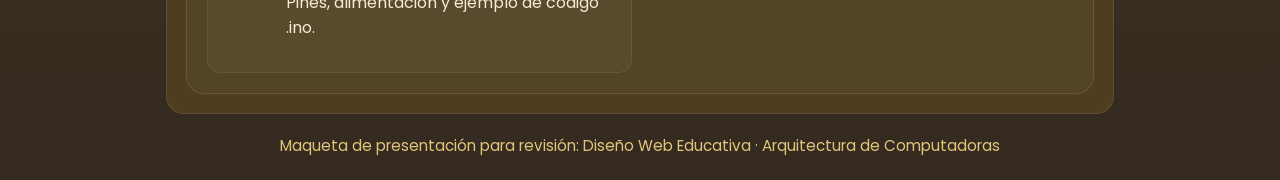
==== commit 4b61f2a6: "Actualiza imágenes y mejora layout de microsite" ====
--- a/index.html
+++ b/index.html
@@ -4,129 +4,88 @@
   <meta charset="UTF-8" />
   <meta name="viewport" content="width=device-width, initial-scale=1.0" />
   <title>Diseño Web Educativa - Arquitectura de Computadoras</title>
+  <link rel="preconnect" href="https://fonts.gstatic.com" crossorigin>
+  <link href="https://fonts.googleapis.com/css2?family=Poppins:wght@400;600;700&display=swap" rel="stylesheet">
+  <meta name="theme-color" content="#d6a617">
   <link rel="stylesheet" href="styles.css" />
 </head>
 <body class="page">
   <div class="page-shell">
     <header class="hero landing-hero">
       <div class="landing-grid">
-        <aside class="side-panel">
-          <p class="eyebrow">Elige un tema</p>
-          <h3>Accede rápido</h3>
-          <div class="side-links">
-            <a class="nav-button" href="unidad1.html">Fundamentos</a>
-            <a class="nav-button" href="emu8086.html">EMU8086</a>
-            <a class="nav-button" href="arduino.html">Arduino</a>
-          </div>
-        </aside>
-
         <div class="hero-copy">
-          <p class="eyebrow">Arquitectura de Computadoras</p>
-          <h1>Diseño Web Educativa</h1>
-          <p class="hero-text">Presenta el material del curso con estilo oscuro, navegación clara y páginas dedicadas para cada tema.</p>
-          <div class="hero-figure">
-            <img src="assets/hero-illustration.svg" alt="Ilustración de diseño educativo" />
-          </div>
+          <p class="eyebrow">Microsite educativo</p>
+          <h1>Arquitectura de Computadoras</h1>
+          <p class="hero-text">Una mini-guía visual para el curso: historia, conceptos clave y una ruta única hacia los temas principales.</p>
+          <p class="hero-text">Navega desde un solo punto de entrada y explora Fundamentos, EMU8086 o Arduino sin repetir accesos.</p>
           <div class="hero-actions">
-            <a class="cta-button" href="emu8086.html">Ver EMU8086</a>
-            <a class="ghost-button" href="arduino.html">Ver Arduino</a>
+            <a class="cta-button" href="unidad1.html">Fundamentos</a>
+            <a class="ghost-button" href="emu8086.html">EMU8086</a>
+            <a class="ghost-button" href="arduino.html">Arduino</a>
           </div>
         </div>
 
-        <aside class="side-panel">
-          <p class="eyebrow">Panel de acceso</p>
-          <h3>Temas disponibles</h3>
-          <p class="hero-card-text">Cada opción abre una sección propia, perfecta para la presentación y revisión del profesor.</p>
-        </aside>
+        <div class="hero-visual">
+          <img src="assets/images/hero-banner.svg" alt="Computadora y circuitos" />
+        </div>
       </div>
     </header>
 
     <main class="content">
-      <section class="panel">
-        <div class="section-heading">
-          <div>
-            <p class="eyebrow">Enlaces directos</p>
-            <h2>Selecciona una sección</h2>
+      <section class="panel panel-grid">
+        <article class="panel-block">
+          <p class="eyebrow">Historia</p>
+          <h2>De los primeros chips a la clase</h2>
+          <p>Introduce la evolución de la arquitectura de computadores, desde los primeros procesadores hasta los microcontroladores, con contexto para el curso.</p>
+        </article>
+
+        <article class="panel-block">
+          <p class="eyebrow">Conceptos</p>
+          <h2>Arquitectura y organización</h2>
+          <p>Explica los conceptos clave de manera clara: qué es la arquitectura, cómo se organiza el hardware y por qué es importante en sistemas reales.</p>
+        </article>
+
+        <article class="panel-block panel-topics">
+          <p class="eyebrow">Temas</p>
+          <h2>¿Qué quieres ver primero?</h2>
+          <div class="grid-two topic-links">
+            <a class="card accent-card link-card" href="unidad1.html">
+              <div class="card-title">
+                <div class="card-icon">
+                  <img src="assets/icons/book.svg" alt="Icono de fundamentos" />
+                </div>
+                <div>
+                  <h3>Fundamentos</h3>
+                  <p>Arquitectura vs Organización y Microprocesador vs Microcontrolador.</p>
+                </div>
+              </div>
+            </a>
+
+            <a class="card accent-card link-card" href="emu8086.html">
+              <div class="card-title">
+                <div class="card-icon">
+                  <img src="assets/icons/cpu.svg" alt="Icono de EMU8086" />
+                </div>
+                <div>
+                  <h3>EMU8086</h3>
+                  <p>Tutorial de ensamblador con código y pasos clave.</p>
+                </div>
+              </div>
+            </a>
+
+            <a class="card accent-card link-card" href="arduino.html">
+              <div class="card-title">
+                <div class="card-icon">
+                  <img src="assets/icons/arduino.svg" alt="Icono de Arduino" />
+                </div>
+                <div>
+                  <h3>Arduino</h3>
+                  <p>Pines, alimentación y ejemplo de código .ino.</p>
+                </div>
+              </div>
+            </a>
           </div>
-          <p class="section-description">Navega rápido entre los temas sin repetir información en la página inicial.</p>
-        </div>
-
-        <div class="grid-two">
-          <a class="card accent-card link-card" href="unidad1.html">
-            <div class="card-title">
-              <div class="card-icon">
-                <img src="assets/icon-fundamentos.svg" alt="Icono de fundamentos" />
-              </div>
-              <div>
-                <h3>Fundamentos</h3>
-                <p>Arquitectura vs Organización y Microprocesador vs Microcontrolador.</p>
-              </div>
-            </div>
-          </a>
-
-          <a class="card accent-card link-card" href="emu8086.html">
-            <div class="card-title">
-              <div class="card-icon">
-                <img src="assets/icon-emu8086.svg" alt="Icono de EMU8086" />
-              </div>
-              <div>
-                <h3>EMU8086</h3>
-                <p>Tutorial de ensamblador con código y pasos clave.</p>
-              </div>
-            </div>
-          </a>
-
-          <a class="card accent-card link-card" href="arduino.html">
-            <div class="card-title">
-              <div class="card-icon">
-                <img src="assets/icon-arduino.svg" alt="Icono de Arduino" />
-              </div>
-              <div>
-                <h3>Arduino</h3>
-                <p>Pines, alimentación y ejemplo de código .ino.</p>
-              </div>
-            </div>
-          </a>
-        </div>
-      </section>
-
-      <section class="panel responsive-section images-panel">
-        <div class="section-heading">
-          <div>
-            <p class="eyebrow">Diseño Responsive</p>
-            <h2>Diseño Web Responsivo</h2>
-          </div>
-          <p class="section-description">Se le llama <strong>Diseño Web Responsivo</strong> (o <em>Responsive Web Design</em> en inglés). También es muy común escucharlo simplemente como <strong>diseño adaptable</strong>.
-
-Esta técnica consiste en crear un sitio web de manera que la estructura, las imágenes y los textos se reacomoden, escalen o cambien por completo de forma automática según el tamaño de la pantalla del usuario (desde un celular pequeño, pasando por una tablet, hasta un monitor gigante de PC).</p>
-        </div>
-
-        <div class="responsive-grid">
-          <div>
-            <p class="eyebrow">¿Cómo funciona detrás de escena?</p>
-            <div class="feature">
-              <p><strong>Grid y Flexbox:</strong> Son sistemas de diseño en CSS que permiten que las cajas de contenido se estiren, se encojan o se muevan de fila a columna de manera fluida.</p>
-              <p><strong>Media Queries:</strong> Son reglas de CSS que le dicen al navegador cómo adaptar estilos según el ancho de la pantalla.</p>
-              <p><strong>Imágenes y unidades relativas:</strong> En lugar de usar tamaños fijos, se usan porcentajes o `max-width:100%` para evitar desbordes.</p>
-            </div>
-          </div>
-
-          <div>
-            <p class="eyebrow">Imágenes de objetos físicos</p>
-            <div class="images-grid">
-              <div class="image-card"><img src="assets/images/book.svg" alt="Libro"><p>Libro</p></div>
-              <div class="image-card"><img src="assets/images/cup.svg" alt="Taza"><p>Taza</p></div>
-              <div class="image-card"><img src="assets/images/hammer.svg" alt="Martillo"><p>Martillo</p></div>
-              <div class="image-card"><img src="assets/images/ball.svg" alt="Pelota"><p>Pelota</p></div>
-              <div class="image-card"><img src="assets/images/pencil.svg" alt="Lápiz"><p>Lápiz</p></div>
-              <div class="image-card"><img src="assets/images/ruler.svg" alt="Regla"><p>Regla</p></div>
-              <div class="image-card"><img src="assets/images/bulb.svg" alt="Bombilla"><p>Bombilla</p></div>
-              <div class="image-card"><img src="assets/images/calc.svg" alt="Calculadora"><p>Calculadora</p></div>
-              <div class="image-card"><img src="assets/images/screwdriver.svg" alt="Destornillador"><p>Destornillador</p></div>
-              <div class="image-card"><img src="assets/images/phone.svg" alt="Teléfono"><p>Teléfono</p></div>
-            </div>
-          </div>
-        </div>
+        </article>
       </section>
     </main>
 
--- a/styles.css
+++ b/styles.css
@@ -1,12 +1,12 @@
 :root {
-  --bg: #071826; /* deep navy */
-  --panel: #0f2733; /* dark teal */
-  --text: #eaf6f4; /* pale */
-  --muted: #9fb8b6;
-  --accent: #06b6d4; /* teal */
-  --accent-2: #7ee787; /* mint */
-  --glass: rgba(255,255,255,0.03);
-  font-family: Inter, system-ui, -apple-system, "Segoe UI", Roboto, "Helvetica Neue", Arial, sans-serif;
+  --bg: #2d2416; /* warm oat */
+  --panel: #352b1f; /* toasted oat */
+  --text: #f4ecd5; /* cream */
+  --muted: #e1c57a; /* mustard muted brighter */
+  --accent: #d6a617; /* mustard - brighter */
+  --accent-2: #fff4d1; /* cream */
+  --glass: rgba(255,244,209,0.10);
+  font-family: 'Poppins', Inter, system-ui, -apple-system, "Segoe UI", Roboto, "Helvetica Neue", Arial, sans-serif;
   color-scheme: dark;
 }
 
@@ -15,55 +15,122 @@
 body {
   margin: 0;
   min-height: 100vh;
-  background: linear-gradient(180deg, var(--bg) 0%, #071026 50%, #04131a 100%);
+  background: linear-gradient(180deg, var(--bg) 0%, #42371e 50%, #352a20 100%);
   color: var(--text);
   -webkit-font-smoothing: antialiased;
 }
 
-.page-shell { max-width: 1200px; margin: 0 auto; padding: 2rem 1.25rem; }
+.page-shell { max-width: 980px; margin: 0 auto; padding: 1.4rem 1rem; }
 
-.hero { background: linear-gradient(180deg, rgba(255,255,255,0.02), var(--glass)); border-radius: 24px; padding: 2rem; border: 1px solid rgba(255,255,255,0.04); }
-.landing-grid { display: grid; gap: 1.5rem; }
+.hero { position: relative; background: linear-gradient(180deg, rgba(255,255,255,0.06), rgba(79, 58, 28, 0.18)); border-radius: 20px; padding: 1.7rem; border: 1px solid rgba(244,236,213,0.12); overflow: hidden; }
+.hero-inner { display: grid; gap: 1.15rem; }
+.hero .hero-card { padding: 1.1rem; }
+.hero::before { content: ""; position: absolute; inset: 0; background: radial-gradient(circle at top right, rgba(199,154,45,0.12), transparent 18%), radial-gradient(circle at bottom left, rgba(245,211,133,0.08), transparent 24%); pointer-events: none; }
+.hero > * { position: relative; z-index: 1; }
+.landing-grid { display: grid; gap: 1rem; }
+.topic-panel-grid { display: grid; gap: 1rem; }
+.topic-hero-grid { display: grid; gap: 1.25rem; }
+.hero-visual { display: grid; place-items: center; min-height: 260px; background: rgba(255,255,255,0.06); border: 1px solid rgba(255,255,255,0.1); border-radius: 20px; padding: 1rem; }
 
-.side-panel { background: var(--panel); border-radius: 18px; padding: 1.25rem; border: 1px solid rgba(255,255,255,0.03); }
+.hero-visual img { width: 100%; height: auto; object-fit: contain; display: block; }
+
+.side-panel { background: rgba(83, 65, 32, 0.75); border-radius: 18px; padding: 1.25rem; border: 1px solid rgba(244,236,213,0.12); }
 .side-links { display: grid; gap: 0.75rem; margin-top: 0.75rem; }
 
 .eyebrow { display: inline-flex; font-size: 0.78rem; letter-spacing: 0.18em; text-transform: uppercase; color: var(--accent-2); }
 
-.hero-copy h1 { margin: 0.45rem 0 0; font-size: clamp(1.8rem, 4vw, 3rem); line-height: 1.05; }
-.hero-text { max-width: 40rem; margin-top: 0.8rem; color: var(--muted); line-height: 1.7; }
+.hero-copy h1 { margin: 0.45rem 0 0; font-size: clamp(1.8rem, 4vw, 3rem); line-height: 1.08; }
+.hero-copy { display: flex; flex-direction: column; gap: 1rem; }
+.hero-text { max-width: 38rem; margin-top: 0.8rem; color: var(--muted); line-height: 1.7; }
+.hero-card { background: rgba(255,255,255,0.08); border: 1px solid rgba(244,236,213,0.12); box-shadow: 0 14px 28px rgba(0,0,0,0.12); }
 
-.hero-figure { margin: 1.25rem 0; border-radius: 16px; overflow: hidden; background: rgba(255,255,255,0.01); border: 1px solid rgba(255,255,255,0.03); }
+.hero-visual { border-radius: 18px; overflow: hidden; }
+.hero-visual img { width: 100%; height: auto; object-fit: cover; display: block; }
+
+.hero-figure { margin: 1.25rem 0; border-radius: 16px; overflow: hidden; background: rgba(255,255,255,0.02); border: 1px solid rgba(255,255,255,0.05); box-shadow: 0 18px 30px rgba(0,0,0,0.12); }
 .hero-figure img { width: 100%; height: auto; display: block; }
+.hero-figure--small { max-width: 220px; margin: 1.25rem 0; }
 
-.nav-button, .cta-button, .ghost-button { display: inline-flex; align-items: center; justify-content: center; padding: 0.6rem 1rem; border-radius: 999px; font-weight: 700; text-decoration: none; }
-.nav-button { background: rgba(6,182,212,0.08); border: 1px solid rgba(6,182,212,0.12); color: var(--accent); }
-.cta-button { background: var(--accent); color: #042026; box-shadow: 0 12px 28px rgba(6,182,212,0.12); }
-.ghost-button { background: transparent; border: 1px solid rgba(255,255,255,0.04); color: var(--text); }
+.nav-button, .cta-button, .ghost-button { display: inline-flex; align-items: center; justify-content: center; padding: 0.65rem 1.05rem; border-radius: 12px; font-weight: 700; text-decoration: none; }
+.hero-actions { display: flex; flex-wrap: wrap; gap: 0.85rem; margin-top: 1rem; }
+.nav-button { background: rgba(214,166,23,0.08); border: 1px solid rgba(214,166,23,0.16); color: #2f2412; }
+.cta-button { background: linear-gradient(90deg, rgba(214,166,23,1), rgba(245,212,131,0.95)); color: #241907; box-shadow: 0 14px 32px rgba(214,166,23,0.18); padding: 0.7rem 1.2rem; border-radius: 14px; }
+.ghost-button { background: transparent; border: 1px solid rgba(255,244,209,0.18); color: var(--text); }
 
-.content { margin-top: 1.75rem; display: grid; gap: 1.5rem; }
-.panel { padding: 1.5rem; border-radius: 18px; background: var(--panel); border: 1px solid rgba(255,255,255,0.03); }
+.content { margin-top: 1.5rem; display: grid; gap: 1.3rem; }
+.panel { padding: 1.2rem; border-radius: 18px; background: rgba(83, 65, 32, 0.85); border: 1px solid rgba(244,236,213,0.10); }
+.panel-grid { display: grid; gap: 1rem; }
+.panel-block { background: rgba(255,255,255,0.04); border: 1px solid rgba(244,236,213,0.10); border-radius: 18px; padding: 1.25rem; }
+.panel-block h2 { margin-top: 0.5rem; }
+.topic-links { display: grid; gap: 0.9rem; grid-template-columns: 1fr; }
+.topic-links .card { min-height: auto; }
 
-.grid-two { display: grid; gap: 1rem; }
-.card { border-radius: 12px; padding: 1rem; background: rgba(255,255,255,0.01); border: 1px solid rgba(255,255,255,0.03); }
-.card-title { display:flex; gap: 0.8rem; align-items:center; }
-.card-icon { width:48px; height:48px; min-width:48px; border-radius:12px; display:grid; place-items:center; background: rgba(255,255,255,0.02); border: 1px solid rgba(6,182,212,0.08); }
+.grid-two { display: grid; gap: 0.95rem; grid-template-columns: repeat(auto-fit, minmax(240px, 1fr)); }
+.link-card { color: inherit; text-decoration: none; }
+.link-card:hover { transform: translateY(-2px); }
+.accent-card { background: rgba(245, 226, 168, 0.12); border-color: rgba(199,154,45,0.18); }
+.card { border-radius: 14px; padding: 1rem; background: rgba(255,255,255,0.03); border: 1px solid rgba(244,236,213,0.08); transition: transform 180ms ease, box-shadow 180ms ease; }
+.card:hover { transform: translateY(-4px); box-shadow: 0 16px 30px rgba(0,0,0,0.16); }
+.card-title { display:flex; gap: 0.85rem; align-items:flex-start; }
+.card-icon { width:48px; height:48px; min-width:48px; border-radius:14px; display:grid; place-items:center; background: rgba(244,236,213,0.12); border: 1px solid rgba(199,154,45,0.16); margin-top: 0.1rem; }
+.card-icon img { width: 26px; height: 26px; }
+
+.badge { display:inline-flex; padding:0.35rem 0.7rem; border-radius:999px; background: rgba(255,255,255,0.12); color: var(--accent-2); font-size:0.82rem; letter-spacing:0.08em; text-transform: uppercase; }
+.feature-grid { display:grid; gap:0.95rem; }
+.feature-grid .feature { background: rgba(255,255,255,0.04); border:1px solid rgba(244,236,213,0.08); border-radius: 14px; padding: 0.95rem; }
+.feature-grid h4 { margin: 0 0 0.5rem; }
+.feature-grid p { margin: 0; color: var(--muted); line-height:1.6; }
+.pin-grid { display:grid; gap:0.75rem; grid-template-columns: 1fr 1fr; }
+.pin-card { background: rgba(255,255,255,0.04); border:1px solid rgba(244,236,213,0.08); border-radius: 14px; padding: 0.9rem; }
+.pin-card h4 { margin:0 0 0.45rem; }
+.pin-card p { margin:0; color: var(--muted); line-height:1.6; }
+.codigo-box { background: rgba(255,255,255,0.04); border:1px solid rgba(244,236,213,0.08); border-radius: 14px; overflow:hidden; }
+.codigo-header { background: rgba(214,166,23,0.12); padding: 0.75rem 1rem; font-size:0.95rem; color:#2f2412; }
+.codigo-box pre { margin: 0; padding: 1rem; overflow-x:auto; font-family: ui-monospace, SFMono-Regular, Menlo, Monaco, Consolas, "Liberation Mono", "Courier New", monospace; font-size:0.92rem; line-height:1.45; color: #f4ecd5; background: #231b10; }
 
 .section-heading { display:grid; gap:0.6rem; }
 .section-heading h2 { margin:0; font-size:1.5rem; }
 .section-description { color: var(--muted); }
 
+.topic-preview-card { background: rgba(255,255,255,0.04); border:1px solid rgba(244,236,213,0.12); border-radius: 16px; padding: 1rem; min-height: 150px; display:flex; flex-direction:column; justify-content:center; box-shadow: 0 10px 18px rgba(0,0,0,0.09); }
+.topic-preview-card h3 { margin: 0 0 0.65rem; }
+.topic-preview-card p { margin: 0; color: var(--muted); line-height:1.65; }
+
+.card-comparativa { background: rgba(255,255,255,0.04); border:1px solid rgba(244,236,213,0.1); border-radius: 14px; padding: 1rem; line-height: 1.65; }
+
 /* Images gallery */
-.images-grid { display:grid; gap:0.75rem; grid-template-columns: repeat(auto-fit, minmax(120px, 1fr)); margin-top:0.75rem; }
-.image-card { background: rgba(255,255,255,0.01); border-radius:12px; padding:0.8rem; text-align:center; border:1px solid rgba(255,255,255,0.02); }
-.image-card img { max-width:84px; height:auto; display:block; margin:0 auto 0.5rem; }
-.image-card p { margin:0; color:var(--muted); font-size:0.95rem; }
+.images-grid { display:grid; gap:1rem; grid-template-columns: repeat(auto-fit, minmax(160px, 1fr)); margin-top:0.75rem; }
+.image-card { background: rgba(244,236,213,0.08); border-radius:18px; overflow:hidden; text-align:left; border:1px solid rgba(199,154,45,0.12); }
+.image-card img { width:100%; height:160px; object-fit:cover; display:block; }
+.image-card p { margin:0.85rem 0 1rem; padding:0 0.85rem; color:#5c4b2f; font-size:0.95rem; font-weight:600; }
 
 /* Responsive grid for the new section */
 .responsive-grid { display:grid; gap:1rem; grid-template-columns: 1fr; }
 
+/* Feature figure used in topic pages */
+.feature-figure {
+  width: 100%;
+  margin: 1rem 0;
+  border-radius: 12px;
+  overflow: hidden;
+  background: rgba(255,255,255,0.03);
+  border: 1px solid rgba(244,236,213,0.08);
+  box-shadow: 0 16px 28px rgba(0,0,0,0.12);
+}
+.feature-figure img { display:block; width:100%; height:auto; }
+.feature-figure figcaption { padding: 0.6rem 0.9rem; color: #5c4b2f; font-size:0.95rem; }
+
+@media (min-width: 768px) {
+  .topic-panel-grid { grid-template-columns: 1.2fr 0.85fr; align-items: start; }
+  .topic-hero-grid { grid-template-columns: 1fr 0.95fr; align-items: start; }
+  .topic-body-grid { grid-template-columns: repeat(2, minmax(260px, 1fr)); }
+  .topic-preview-grid { grid-template-columns: repeat(3, minmax(220px, 1fr)); }
+  .hero-card { padding: 1.2rem; }
+}
+
 @media (min-width: 768px) {
   .landing-grid { grid-template-columns: 1fr 1.2fr; align-items:center; }
+  .hero-inner { grid-template-columns: 1.1fr 0.9fr; align-items: center; }
   .grid-two { grid-template-columns: repeat(2, 1fr); }
   .responsive-grid { grid-template-columns: 1fr 1fr; }
 }
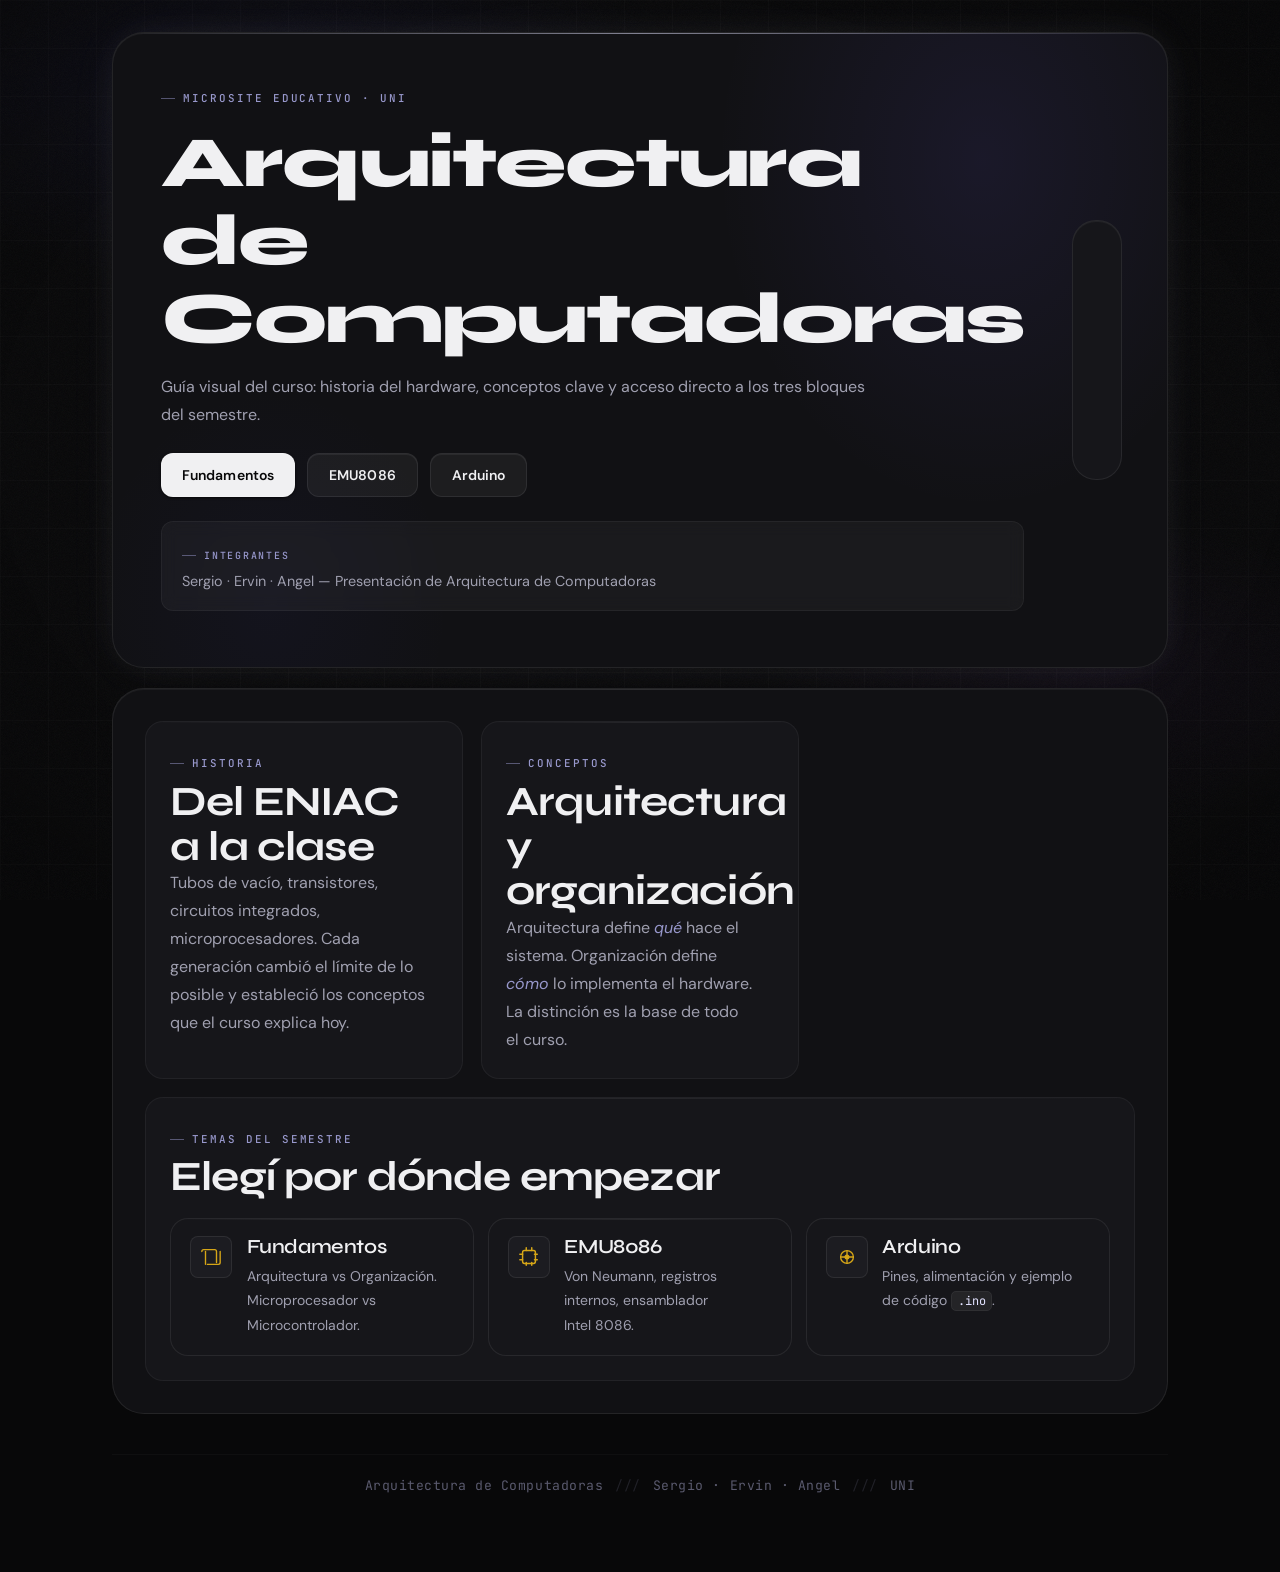
==== commit 0066312b: "final" ====
--- a/index.html
+++ b/index.html
@@ -3,60 +3,84 @@
 <head>
   <meta charset="UTF-8" />
   <meta name="viewport" content="width=device-width, initial-scale=1.0" />
-  <title>Diseño Web Educativa - Arquitectura de Computadoras</title>
-  <link rel="preconnect" href="https://fonts.gstatic.com" crossorigin>
-  <link href="https://fonts.googleapis.com/css2?family=Poppins:wght@400;600;700&display=swap" rel="stylesheet">
-  <meta name="theme-color" content="#d6a617">
+  <title>Arquitectura de Computadoras — Microsite educativo</title>
+  <meta name="description" content="Mini-guía visual para el curso de Arquitectura de Computadoras: fundamentos, EMU8086 y Arduino." />
+  <meta name="theme-color" content="#e2e2ff" />
+  <link rel="preconnect" href="https://fonts.gstatic.com" crossorigin />
   <link rel="stylesheet" href="styles.css" />
 </head>
 <body class="page">
   <div class="page-shell">
+
     <header class="hero landing-hero">
+      <div class="hero-topbar"></div>
       <div class="landing-grid">
-        <div class="hero-copy">
-          <p class="eyebrow">Microsite educativo</p>
+
+        <div class="hero-copy stagger">
+          <p class="eyebrow">Microsite educativo · UNI</p>
           <h1>Arquitectura de Computadoras</h1>
-          <p class="hero-text">Una mini-guía visual para el curso: historia, conceptos clave y una ruta única hacia los temas principales.</p>
-          <p class="hero-text">Navega desde un solo punto de entrada y explora Fundamentos, EMU8086 o Arduino sin repetir accesos.</p>
+          <p class="hero-text">
+            Guía visual del curso: historia del hardware, conceptos clave y
+            acceso directo a los tres bloques del semestre.
+          </p>
           <div class="hero-actions">
             <a class="cta-button" href="unidad1.html">Fundamentos</a>
             <a class="ghost-button" href="emu8086.html">EMU8086</a>
             <a class="ghost-button" href="arduino.html">Arduino</a>
           </div>
+          <div class="hero-card">
+            <p class="eyebrow" style="font-size:0.62rem;">Integrantes</p>
+            <p class="hero-card-text">Sergio · Ervin · Angel — Presentación de Arquitectura de Computadoras</p>
+          </div>
         </div>
 
         <div class="hero-visual">
-          <img src="assets/images/hero-banner.svg" alt="Computadora y circuitos" />
+          <img src="assets/images/hero-banner.svg" alt="Ilustración de circuitos y computadora" />
         </div>
+
       </div>
     </header>
 
     <main class="content">
-      <section class="panel panel-grid">
+
+      <section class="panel panel-grid stagger">
+
         <article class="panel-block">
           <p class="eyebrow">Historia</p>
-          <h2>De los primeros chips a la clase</h2>
-          <p>Introduce la evolución de la arquitectura de computadores, desde los primeros procesadores hasta los microcontroladores, con contexto para el curso.</p>
+          <h2>Del ENIAC a la clase</h2>
+          <p>
+            Tubos de vacío, transistores, circuitos integrados, microprocesadores.
+            Cada generación cambió el límite de lo posible y estableció los
+            conceptos que el curso explica hoy.
+          </p>
         </article>
 
         <article class="panel-block">
           <p class="eyebrow">Conceptos</p>
           <h2>Arquitectura y organización</h2>
-          <p>Explica los conceptos clave de manera clara: qué es la arquitectura, cómo se organiza el hardware y por qué es importante en sistemas reales.</p>
+          <p>
+            Arquitectura define <em>qué</em> hace el sistema.
+            Organización define <em>cómo</em> lo implementa el hardware.
+            La distinción es la base de todo el curso.
+          </p>
         </article>
 
-        <article class="panel-block panel-topics">
-          <p class="eyebrow">Temas</p>
-          <h2>¿Qué quieres ver primero?</h2>
-          <div class="grid-two topic-links">
+        <article class="panel-block panel-topics" style="grid-column: 1 / -1;">
+          <p class="eyebrow">Temas del semestre</p>
+          <h2>Elegí por dónde empezar</h2>
+
+          <div class="grid-two topic-links stagger" style="margin-top:1.1rem;">
+
             <a class="card accent-card link-card" href="unidad1.html">
               <div class="card-title">
                 <div class="card-icon">
-                  <img src="assets/icons/book.svg" alt="Icono de fundamentos" />
+                  <img src="assets/icons/book.svg" alt="" aria-hidden="true" />
                 </div>
                 <div>
                   <h3>Fundamentos</h3>
-                  <p>Arquitectura vs Organización y Microprocesador vs Microcontrolador.</p>
+                  <p style="margin-top:0.35rem;font-size:0.875rem;max-width:none;">
+                    Arquitectura vs Organización. Microprocesador vs Microcontrolador.
+                  </p>
                 </div>
               </div>
             </a>
@@ -64,11 +88,13 @@
             <a class="card accent-card link-card" href="emu8086.html">
               <div class="card-title">
                 <div class="card-icon">
-                  <img src="assets/icons/cpu.svg" alt="Icono de EMU8086" />
+                  <img src="assets/icons/cpu.svg" alt="" aria-hidden="true" />
                 </div>
                 <div>
                   <h3>EMU8086</h3>
-                  <p>Tutorial de ensamblador con código y pasos clave.</p>
+                  <p style="margin-top:0.35rem;font-size:0.875rem;max-width:none;">
+                    Von Neumann, registros internos, ensamblador Intel 8086.
+                  </p>
                 </div>
               </div>
             </a>
@@ -76,22 +102,32 @@
             <a class="card accent-card link-card" href="arduino.html">
               <div class="card-title">
                 <div class="card-icon">
-                  <img src="assets/icons/arduino.svg" alt="Icono de Arduino" />
+                  <img src="assets/icons/arduino.svg" alt="" aria-hidden="true" />
                 </div>
                 <div>
                   <h3>Arduino</h3>
-                  <p>Pines, alimentación y ejemplo de código .ino.</p>
+                  <p style="margin-top:0.35rem;font-size:0.875rem;max-width:none;">
+                    Pines, alimentación y ejemplo de código <code>.ino</code>.
+                  </p>
                 </div>
               </div>
             </a>
+
           </div>
         </article>
+
       </section>
+
     </main>
 
     <footer class="footer-note">
-      Maqueta de presentación para revisión: Diseño Web Educativa · Arquitectura de Computadoras
+      <span>Arquitectura de Computadoras</span>
+      <span style="opacity:0.3">///</span>
+      <span>Sergio · Ervin · Angel</span>
+      <span style="opacity:0.3">///</span>
+      <span>UNI</span>
     </footer>
+
   </div>
 </body>
-</html>
+</html>
--- a/styles.css
+++ b/styles.css
@@ -1,142 +1,818 @@
+/* ============================================================
+   IMPORTS
+   ============================================================ */
+@import url('https://fonts.googleapis.com/css2?family=Syne:wght@400;500;600;700;800&family=DM+Sans:ital,opsz,wght@0,9..40,300;0,9..40,400;0,9..40,500;0,9..40,600;1,9..40,300&family=JetBrains+Mono:wght@400;500;600&display=swap');
+
+/* ============================================================
+   TOKENS
+   ============================================================ */
 :root {
-  --bg: #2d2416; /* warm oat */
-  --panel: #352b1f; /* toasted oat */
-  --text: #f4ecd5; /* cream */
-  --muted: #e1c57a; /* mustard muted brighter */
-  --accent: #d6a617; /* mustard - brighter */
-  --accent-2: #fff4d1; /* cream */
-  --glass: rgba(255,244,209,0.10);
-  font-family: 'Poppins', Inter, system-ui, -apple-system, "Segoe UI", Roboto, "Helvetica Neue", Arial, sans-serif;
-  color-scheme: dark;
-}
-
-* { box-sizing: border-box; }
-html { scroll-behavior: smooth; }
+  /* Backgrounds — layered depth */
+  --bg:        #080809;
+  --bg-1:      #0d0d0f;
+  --bg-2:      #111114;
+  --bg-3:      #16161a;
+  --bg-4:      #1c1c21;
+  --bg-5:      #222228;
+
+  /* Text */
+  --text:      #f0f0f2;
+  --text-2:    #a0a0b0;
+  --text-3:    #5a5a6e;
+  --text-inv:  #080809;
+
+  /* Accent — electric indigo-white, NOT purple glow */
+  --accent:       #e2e2ff;
+  --accent-dim:   #9898cc;
+  --accent-vivid: #ffffff;
+  --accent-glow:  rgba(226,226,255,0.07);
+  --accent-glow2: rgba(226,226,255,0.03);
+
+  /* Borders */
+  --border:    rgba(255,255,255,0.08);
+  --border-2:  rgba(255,255,255,0.05);
+  --border-3:  rgba(255,255,255,0.03);
+
+  /* Easing */
+  --ease-out:    cubic-bezier(0.23, 1, 0.32, 1);
+  --ease-in-out: cubic-bezier(0.77, 0, 0.175, 1);
+
+  /* Radius */
+  --r-xs: 5px;
+  --r-sm: 8px;
+  --r-md: 12px;
+  --r-lg: 18px;
+  --r-xl: 24px;
+  --r-2xl: 32px;
+
+  /* Shadows */
+  --shadow-sm:  0 1px 3px rgba(0,0,0,0.5), 0 1px 2px rgba(0,0,0,0.3);
+  --shadow-md:  0 4px 16px rgba(0,0,0,0.6), 0 1px 3px rgba(0,0,0,0.4);
+  --shadow-lg:  0 16px 48px rgba(0,0,0,0.7), 0 4px 12px rgba(0,0,0,0.4);
+  --shadow-glow: 0 0 32px rgba(226,226,255,0.06), 0 0 64px rgba(226,226,255,0.03);
+}
+
+/* ============================================================
+   RESET
+   ============================================================ */
+*, *::before, *::after { box-sizing: border-box; margin: 0; padding: 0; }
+html { scroll-behavior: smooth; font-size: 16px; -webkit-text-size-adjust: 100%; }
+img { display: block; max-width: 100%; height: auto; }
+a { color: inherit; text-decoration: none; }
+code, pre { font-family: 'JetBrains Mono', ui-monospace, monospace; }
+
+/* ============================================================
+   BODY + BACKGROUND SYSTEM
+   ============================================================ */
 body {
-  margin: 0;
-  min-height: 100vh;
-  background: linear-gradient(180deg, var(--bg) 0%, #42371e 50%, #352a20 100%);
+  font-family: 'DM Sans', system-ui, -apple-system, sans-serif;
+  background-color: var(--bg);
   color: var(--text);
   -webkit-font-smoothing: antialiased;
-}
-
-.page-shell { max-width: 980px; margin: 0 auto; padding: 1.4rem 1rem; }
-
-.hero { position: relative; background: linear-gradient(180deg, rgba(255,255,255,0.06), rgba(79, 58, 28, 0.18)); border-radius: 20px; padding: 1.7rem; border: 1px solid rgba(244,236,213,0.12); overflow: hidden; }
-.hero-inner { display: grid; gap: 1.15rem; }
-.hero .hero-card { padding: 1.1rem; }
-.hero::before { content: ""; position: absolute; inset: 0; background: radial-gradient(circle at top right, rgba(199,154,45,0.12), transparent 18%), radial-gradient(circle at bottom left, rgba(245,211,133,0.08), transparent 24%); pointer-events: none; }
-.hero > * { position: relative; z-index: 1; }
-.landing-grid { display: grid; gap: 1rem; }
-.topic-panel-grid { display: grid; gap: 1rem; }
-.topic-hero-grid { display: grid; gap: 1.25rem; }
-.hero-visual { display: grid; place-items: center; min-height: 260px; background: rgba(255,255,255,0.06); border: 1px solid rgba(255,255,255,0.1); border-radius: 20px; padding: 1rem; }
-
-.hero-visual img { width: 100%; height: auto; object-fit: contain; display: block; }
-
-.side-panel { background: rgba(83, 65, 32, 0.75); border-radius: 18px; padding: 1.25rem; border: 1px solid rgba(244,236,213,0.12); }
-.side-links { display: grid; gap: 0.75rem; margin-top: 0.75rem; }
-
-.eyebrow { display: inline-flex; font-size: 0.78rem; letter-spacing: 0.18em; text-transform: uppercase; color: var(--accent-2); }
-
-.hero-copy h1 { margin: 0.45rem 0 0; font-size: clamp(1.8rem, 4vw, 3rem); line-height: 1.08; }
-.hero-copy { display: flex; flex-direction: column; gap: 1rem; }
-.hero-text { max-width: 38rem; margin-top: 0.8rem; color: var(--muted); line-height: 1.7; }
-.hero-card { background: rgba(255,255,255,0.08); border: 1px solid rgba(244,236,213,0.12); box-shadow: 0 14px 28px rgba(0,0,0,0.12); }
-
-.hero-visual { border-radius: 18px; overflow: hidden; }
-.hero-visual img { width: 100%; height: auto; object-fit: cover; display: block; }
-
-.hero-figure { margin: 1.25rem 0; border-radius: 16px; overflow: hidden; background: rgba(255,255,255,0.02); border: 1px solid rgba(255,255,255,0.05); box-shadow: 0 18px 30px rgba(0,0,0,0.12); }
-.hero-figure img { width: 100%; height: auto; display: block; }
-.hero-figure--small { max-width: 220px; margin: 1.25rem 0; }
-
-.nav-button, .cta-button, .ghost-button { display: inline-flex; align-items: center; justify-content: center; padding: 0.65rem 1.05rem; border-radius: 12px; font-weight: 700; text-decoration: none; }
-.hero-actions { display: flex; flex-wrap: wrap; gap: 0.85rem; margin-top: 1rem; }
-.nav-button { background: rgba(214,166,23,0.08); border: 1px solid rgba(214,166,23,0.16); color: #2f2412; }
-.cta-button { background: linear-gradient(90deg, rgba(214,166,23,1), rgba(245,212,131,0.95)); color: #241907; box-shadow: 0 14px 32px rgba(214,166,23,0.18); padding: 0.7rem 1.2rem; border-radius: 14px; }
-.ghost-button { background: transparent; border: 1px solid rgba(255,244,209,0.18); color: var(--text); }
-
-.content { margin-top: 1.5rem; display: grid; gap: 1.3rem; }
-.panel { padding: 1.2rem; border-radius: 18px; background: rgba(83, 65, 32, 0.85); border: 1px solid rgba(244,236,213,0.10); }
-.panel-grid { display: grid; gap: 1rem; }
-.panel-block { background: rgba(255,255,255,0.04); border: 1px solid rgba(244,236,213,0.10); border-radius: 18px; padding: 1.25rem; }
-.panel-block h2 { margin-top: 0.5rem; }
-.topic-links { display: grid; gap: 0.9rem; grid-template-columns: 1fr; }
-.topic-links .card { min-height: auto; }
-
-.grid-two { display: grid; gap: 0.95rem; grid-template-columns: repeat(auto-fit, minmax(240px, 1fr)); }
+  min-height: 100dvh;
+  line-height: 1.6;
+  overflow-x: hidden;
+
+  /* Multi-layer background: radial glows + grid pattern */
+  background-image:
+    radial-gradient(ellipse 60% 40% at 20% 10%,  rgba(100,100,255,0.06) 0%, transparent 55%),
+    radial-gradient(ellipse 50% 35% at 85% 75%,  rgba(180,100,255,0.04) 0%, transparent 50%),
+    radial-gradient(ellipse 40% 25% at 60% 50%,  rgba(255,255,255,0.02) 0%, transparent 45%),
+    linear-gradient(rgba(255,255,255,0.015) 1px, transparent 1px),
+    linear-gradient(90deg, rgba(255,255,255,0.015) 1px, transparent 1px);
+  background-size: 100% 100%, 100% 100%, 100% 100%, 48px 48px, 48px 48px;
+  background-attachment: fixed;
+}
+
+/* Noise grain overlay */
+body::before {
+  content: "";
+  position: fixed;
+  inset: 0;
+  z-index: 0;
+  pointer-events: none;
+  opacity: 0.04;
+  background-image: url("data:image/svg+xml,%3Csvg viewBox='0 0 512 512' xmlns='http://www.w3.org/2000/svg'%3E%3Cfilter id='n'%3E%3CfeTurbulence type='fractalNoise' baseFrequency='0.75' numOctaves='4' stitchTiles='stitch'/%3E%3C/filter%3E%3Crect width='100%25' height='100%25' filter='url(%23n)'/%3E%3C/svg%3E");
+  background-size: 256px 256px;
+}
+
+/* Subtle vignette */
+body::after {
+  content: "";
+  position: fixed;
+  inset: 0;
+  z-index: 0;
+  pointer-events: none;
+  background: radial-gradient(ellipse 100% 100% at 50% 50%, transparent 50%, rgba(0,0,0,0.4) 100%);
+}
+
+/* ============================================================
+   PAGE SHELL
+   ============================================================ */
+.page-shell {
+  position: relative;
+  z-index: 1;
+  max-width: 1120px;
+  margin: 0 auto;
+  padding: 1.5rem 1.25rem 3rem;
+}
+
+/* ============================================================
+   TYPOGRAPHY
+   ============================================================ */
+h1, h2, h3, h4 {
+  font-family: 'Syne', system-ui, sans-serif;
+  line-height: 1.08;
+  color: var(--text);
+  text-wrap: balance;
+  letter-spacing: -0.02em;
+}
+
+h1 { font-size: clamp(2.6rem, 6vw, 4.5rem); font-weight: 800; letter-spacing: -0.03em; }
+h2 { font-size: clamp(1.6rem, 3.5vw, 2.6rem); font-weight: 700; }
+h3 { font-size: clamp(1rem, 2vw, 1.25rem); font-weight: 600; }
+h4 { font-size: 0.9rem; font-weight: 600; font-family: 'DM Sans', sans-serif; }
+
+p { line-height: 1.75; color: var(--text-2); text-wrap: pretty; max-width: 66ch; }
+p + p { margin-top: 0.75rem; }
+
+.mt-1 { margin-top: 0.5rem; }
+.mt-2 { margin-top: 1rem; }
+
+strong { color: var(--text); font-weight: 600; }
+
+em { color: var(--accent-dim); font-style: italic; }
+
+/* ============================================================
+   EYEBROW
+   ============================================================ */
+.eyebrow {
+  display: inline-flex;
+  align-items: center;
+  gap: 0.5rem;
+  font-family: 'JetBrains Mono', monospace;
+  font-size: 0.68rem;
+  font-weight: 500;
+  letter-spacing: 0.18em;
+  text-transform: uppercase;
+  color: var(--accent-dim);
+}
+.eyebrow::before {
+  content: "";
+  display: inline-block;
+  width: 14px; height: 1px;
+  background: var(--accent-dim);
+  opacity: 0.5;
+}
+
+/* ============================================================
+   HERO
+   ============================================================ */
+.hero {
+  position: relative;
+  border-radius: var(--r-2xl);
+  border: 1px solid var(--border);
+  background: var(--bg-2);
+  padding: 2.75rem 2.25rem;
+  overflow: hidden;
+  box-shadow: var(--shadow-glow), inset 0 1px 0 rgba(255,255,255,0.06);
+}
+
+/* Hero inner glow blobs */
+.hero::before {
+  content: "";
+  position: absolute;
+  top: -40%;
+  right: -10%;
+  width: 55%;
+  height: 120%;
+  background: radial-gradient(ellipse, rgba(120,100,255,0.09) 0%, transparent 65%);
+  pointer-events: none;
+  border-radius: 50%;
+}
+.hero::after {
+  content: "";
+  position: absolute;
+  bottom: -30%;
+  left: -5%;
+  width: 40%;
+  height: 80%;
+  background: radial-gradient(ellipse, rgba(60,60,180,0.06) 0%, transparent 60%);
+  pointer-events: none;
+  border-radius: 50%;
+}
+
+/* Hero top bar — thin accent line */
+.hero-topbar {
+  position: absolute;
+  top: 0; left: 0; right: 0;
+  height: 1px;
+  background: linear-gradient(90deg,
+    transparent 0%,
+    rgba(226,226,255,0.3) 30%,
+    rgba(226,226,255,0.5) 50%,
+    rgba(226,226,255,0.3) 70%,
+    transparent 100%);
+}
+
+.landing-grid {
+  display: grid;
+  gap: 2rem;
+  align-items: center;
+  position: relative;
+  z-index: 1;
+}
+
+.topic-hero-grid {
+  display: grid;
+  gap: 2rem;
+  align-items: center;
+  position: relative;
+  z-index: 1;
+}
+
+.hero-copy {
+  display: flex;
+  flex-direction: column;
+  gap: 1rem;
+  position: relative;
+  z-index: 1;
+}
+
+.hero-text {
+  color: var(--text-2);
+  font-size: 1rem;
+  max-width: 44rem;
+  line-height: 1.75;
+}
+
+.hero-actions {
+  display: flex;
+  flex-wrap: wrap;
+  gap: 0.75rem;
+  margin-top: 0.5rem;
+}
+
+.hero-card {
+  margin-top: 0.5rem;
+  background: rgba(255,255,255,0.04);
+  border: 1px solid var(--border-2);
+  border-radius: var(--r-md);
+  padding: 1rem 1.25rem;
+  backdrop-filter: blur(8px);
+}
+
+.hero-card-text {
+  color: var(--text-2);
+  font-size: 0.9rem;
+  line-height: 1.65;
+  max-width: none;
+  margin-top: 0.4rem;
+}
+
+.hero-visual {
+  position: relative;
+  z-index: 1;
+  border-radius: var(--r-xl);
+  overflow: hidden;
+  border: 1px solid var(--border);
+  background: var(--bg-3);
+  padding: 1.5rem;
+  display: grid;
+  place-items: center;
+  min-height: 260px;
+  box-shadow: inset 0 1px 0 rgba(255,255,255,0.05);
+}
+
+.hero-visual img { width: 100%; height: auto; object-fit: contain; }
+
+/* ============================================================
+   BUTTONS
+   ============================================================ */
+.cta-button,
+.ghost-button {
+  display: inline-flex;
+  align-items: center;
+  justify-content: center;
+  gap: 0.4rem;
+  font-family: 'DM Sans', sans-serif;
+  font-weight: 600;
+  font-size: 0.875rem;
+  padding: 0.6rem 1.3rem;
+  border-radius: var(--r-md);
+  border: none;
+  cursor: pointer;
+  letter-spacing: 0.01em;
+  transition:
+    transform 160ms var(--ease-out),
+    box-shadow 160ms var(--ease-out),
+    background 160ms var(--ease-out);
+  text-decoration: none;
+  position: relative;
+  overflow: hidden;
+}
+
+/* Shimmer layer on CTA */
+.cta-button::before {
+  content: "";
+  position: absolute;
+  inset: 0;
+  background: linear-gradient(105deg, transparent 40%, rgba(255,255,255,0.1) 50%, transparent 60%);
+  transform: translateX(-100%);
+  transition: transform 500ms var(--ease-out);
+}
+
+.cta-button {
+  background: var(--text);
+  color: var(--text-inv);
+  box-shadow: 0 0 0 1px rgba(255,255,255,0.12) inset, var(--shadow-sm);
+}
+
+.ghost-button {
+  background: rgba(255,255,255,0.05);
+  color: var(--text);
+  border: 1px solid var(--border);
+  box-shadow: inset 0 1px 0 rgba(255,255,255,0.06);
+}
+
+@media (hover: hover) and (pointer: fine) {
+  .cta-button:hover {
+    background: #e0e0f8;
+    box-shadow: 0 0 20px rgba(226,226,255,0.15), 0 0 0 1px rgba(255,255,255,0.2) inset;
+    transform: translateY(-2px);
+  }
+  .cta-button:hover::before { transform: translateX(100%); }
+
+  .ghost-button:hover {
+    background: rgba(255,255,255,0.08);
+    border-color: rgba(255,255,255,0.14);
+    transform: translateY(-1px);
+  }
+}
+
+.cta-button:active,
+.ghost-button:active {
+  transform: translateY(1px) scale(0.98);
+}
+
+/* ============================================================
+   CONTENT + PANEL
+   ============================================================ */
+.content {
+  margin-top: 1.25rem;
+  display: flex;
+  flex-direction: column;
+  gap: 1.25rem;
+}
+
+.panel {
+  background: var(--bg-2);
+  border: 1px solid var(--border);
+  border-radius: var(--r-2xl);
+  padding: 1.75rem 1.5rem;
+  position: relative;
+  overflow: hidden;
+  box-shadow: inset 0 1px 0 rgba(255,255,255,0.05);
+}
+
+/* Thin top line on panels */
+.panel::before {
+  content: "";
+  position: absolute;
+  top: 0; left: 10%; right: 10%;
+  height: 1px;
+  background: linear-gradient(90deg, transparent, rgba(255,255,255,0.07) 50%, transparent);
+  pointer-events: none;
+}
+
+.panel-grid { display: grid; gap: 1.1rem; }
+
+/* ============================================================
+   SECTION HEADING
+   ============================================================ */
+.section-heading {
+  display: grid;
+  gap: 0.4rem;
+  margin-bottom: 1.5rem;
+  padding-bottom: 1.25rem;
+  border-bottom: 1px solid var(--border-3);
+}
+
+.section-heading h2 { margin-top: 0.25rem; }
+
+.section-description {
+  color: var(--text-3);
+  font-size: 0.9rem;
+  max-width: 58ch;
+  margin-top: 0.2rem;
+}
+
+/* ============================================================
+   TOPIC BODY GRID
+   ============================================================ */
+.topic-body-grid { display: grid; gap: 1rem; }
+
+/* ============================================================
+   CARDS
+   ============================================================ */
+.card {
+  background: var(--bg-3);
+  border: 1px solid var(--border-2);
+  border-radius: var(--r-lg);
+  padding: 1.1rem 1.2rem;
+  position: relative;
+  overflow: hidden;
+  transition: transform 200ms var(--ease-out), box-shadow 200ms var(--ease-out), border-color 200ms;
+}
+
+.card::before {
+  content: "";
+  position: absolute;
+  top: 0; left: 0; right: 0;
+  height: 1px;
+  background: linear-gradient(90deg, transparent, rgba(255,255,255,0.08) 50%, transparent);
+  pointer-events: none;
+}
+
+@media (hover: hover) and (pointer: fine) {
+  .card:hover {
+    transform: translateY(-3px);
+    box-shadow: var(--shadow-md);
+    border-color: rgba(255,255,255,0.1);
+  }
+}
+
+.card-comparativa {
+  background: var(--bg-3);
+  border: 1px solid var(--border-2);
+  border-radius: var(--r-lg);
+  padding: 1.4rem 1.5rem;
+  line-height: 1.72;
+  position: relative;
+  overflow: hidden;
+  transition: transform 200ms var(--ease-out), border-color 200ms;
+}
+
+.card-comparativa::before {
+  content: "";
+  position: absolute;
+  top: 0; left: 0; right: 0;
+  height: 1px;
+  background: linear-gradient(90deg, transparent, rgba(255,255,255,0.07) 50%, transparent);
+  pointer-events: none;
+}
+
+@media (hover: hover) and (pointer: fine) {
+  .card-comparativa:hover {
+    transform: translateY(-2px);
+    border-color: rgba(255,255,255,0.1);
+  }
+}
+
+.card-title {
+  display: flex;
+  gap: 0.9rem;
+  align-items: flex-start;
+}
+
+.card-icon {
+  width: 42px; height: 42px; min-width: 42px;
+  border-radius: var(--r-sm);
+  display: grid;
+  place-items: center;
+  background: var(--bg-4);
+  border: 1px solid var(--border);
+}
+.card-icon img { width: 22px; height: 22px; }
+
+/* Accent / link cards */
+.accent-card {
+  background: var(--bg-3);
+  border-color: var(--border);
+}
+
+@media (hover: hover) and (pointer: fine) {
+  .accent-card:hover {
+    background: var(--bg-4);
+    border-color: rgba(226,226,255,0.15);
+    box-shadow: 0 0 20px rgba(226,226,255,0.04), var(--shadow-sm);
+  }
+}
+
 .link-card { color: inherit; text-decoration: none; }
-.link-card:hover { transform: translateY(-2px); }
-.accent-card { background: rgba(245, 226, 168, 0.12); border-color: rgba(199,154,45,0.18); }
-.card { border-radius: 14px; padding: 1rem; background: rgba(255,255,255,0.03); border: 1px solid rgba(244,236,213,0.08); transition: transform 180ms ease, box-shadow 180ms ease; }
-.card:hover { transform: translateY(-4px); box-shadow: 0 16px 30px rgba(0,0,0,0.16); }
-.card-title { display:flex; gap: 0.85rem; align-items:flex-start; }
-.card-icon { width:48px; height:48px; min-width:48px; border-radius:14px; display:grid; place-items:center; background: rgba(244,236,213,0.12); border: 1px solid rgba(199,154,45,0.16); margin-top: 0.1rem; }
-.card-icon img { width: 26px; height: 26px; }
-
-.badge { display:inline-flex; padding:0.35rem 0.7rem; border-radius:999px; background: rgba(255,255,255,0.12); color: var(--accent-2); font-size:0.82rem; letter-spacing:0.08em; text-transform: uppercase; }
-.feature-grid { display:grid; gap:0.95rem; }
-.feature-grid .feature { background: rgba(255,255,255,0.04); border:1px solid rgba(244,236,213,0.08); border-radius: 14px; padding: 0.95rem; }
-.feature-grid h4 { margin: 0 0 0.5rem; }
-.feature-grid p { margin: 0; color: var(--muted); line-height:1.6; }
-.pin-grid { display:grid; gap:0.75rem; grid-template-columns: 1fr 1fr; }
-.pin-card { background: rgba(255,255,255,0.04); border:1px solid rgba(244,236,213,0.08); border-radius: 14px; padding: 0.9rem; }
-.pin-card h4 { margin:0 0 0.45rem; }
-.pin-card p { margin:0; color: var(--muted); line-height:1.6; }
-.codigo-box { background: rgba(255,255,255,0.04); border:1px solid rgba(244,236,213,0.08); border-radius: 14px; overflow:hidden; }
-.codigo-header { background: rgba(214,166,23,0.12); padding: 0.75rem 1rem; font-size:0.95rem; color:#2f2412; }
-.codigo-box pre { margin: 0; padding: 1rem; overflow-x:auto; font-family: ui-monospace, SFMono-Regular, Menlo, Monaco, Consolas, "Liberation Mono", "Courier New", monospace; font-size:0.92rem; line-height:1.45; color: #f4ecd5; background: #231b10; }
-
-.section-heading { display:grid; gap:0.6rem; }
-.section-heading h2 { margin:0; font-size:1.5rem; }
-.section-description { color: var(--muted); }
-
-.topic-preview-card { background: rgba(255,255,255,0.04); border:1px solid rgba(244,236,213,0.12); border-radius: 16px; padding: 1rem; min-height: 150px; display:flex; flex-direction:column; justify-content:center; box-shadow: 0 10px 18px rgba(0,0,0,0.09); }
-.topic-preview-card h3 { margin: 0 0 0.65rem; }
-.topic-preview-card p { margin: 0; color: var(--muted); line-height:1.65; }
-
-.card-comparativa { background: rgba(255,255,255,0.04); border:1px solid rgba(244,236,213,0.1); border-radius: 14px; padding: 1rem; line-height: 1.65; }
-
-/* Images gallery */
-.images-grid { display:grid; gap:1rem; grid-template-columns: repeat(auto-fit, minmax(160px, 1fr)); margin-top:0.75rem; }
-.image-card { background: rgba(244,236,213,0.08); border-radius:18px; overflow:hidden; text-align:left; border:1px solid rgba(199,154,45,0.12); }
-.image-card img { width:100%; height:160px; object-fit:cover; display:block; }
-.image-card p { margin:0.85rem 0 1rem; padding:0 0.85rem; color:#5c4b2f; font-size:0.95rem; font-weight:600; }
-
-/* Responsive grid for the new section */
-.responsive-grid { display:grid; gap:1rem; grid-template-columns: 1fr; }
-
-/* Feature figure used in topic pages */
+
+/* ============================================================
+   PANEL BLOCKS (landing)
+   ============================================================ */
+.panel-block {
+  background: var(--bg-3);
+  border: 1px solid var(--border-2);
+  border-radius: var(--r-lg);
+  padding: 1.5rem;
+  position: relative;
+  overflow: hidden;
+}
+.panel-block::before {
+  content: "";
+  position: absolute;
+  top: 0; left: 0; right: 0;
+  height: 1px;
+  background: linear-gradient(90deg, transparent, rgba(255,255,255,0.07) 50%, transparent);
+  pointer-events: none;
+}
+.panel-block h2 { margin-top: 0.4rem; }
+
+
+/* ============================================================
+   TOPIC LINKS GRID
+   ============================================================ */
+.topic-links { display: grid; gap: 0.75rem; }
+
+.grid-two {
+  display: grid;
+  gap: 0.85rem;
+  grid-template-columns: repeat(auto-fit, minmax(220px, 1fr));
+}
+
+/* ============================================================
+   BADGE
+   ============================================================ */
+.badge {
+  display: inline-flex;
+  padding: 0.25rem 0.6rem;
+  border-radius: 999px;
+  background: var(--bg-4);
+  color: var(--accent-dim);
+  font-size: 0.7rem;
+  font-weight: 600;
+  font-family: 'JetBrains Mono', monospace;
+  letter-spacing: 0.1em;
+  text-transform: uppercase;
+  border: 1px solid var(--border);
+}
+
+/* ============================================================
+   PIN GRID (Arduino)
+   ============================================================ */
+.pin-grid {
+  display: grid;
+  gap: 0.75rem;
+  grid-template-columns: 1fr 1fr;
+  margin-top: 0.9rem;
+}
+
+.pin-card {
+  background: var(--bg-4);
+  border: 1px solid var(--border-2);
+  border-radius: var(--r-md);
+  padding: 0.9rem 1rem;
+}
+.pin-card h4 { margin-bottom: 0.4rem; font-size: 0.85rem; color: var(--accent); }
+.pin-card p  { margin: 0; font-size: 0.875rem; color: var(--text-2); max-width: none; }
+
+/* ============================================================
+   CODE BOX
+   ============================================================ */
+.codigo-box {
+  background: var(--bg);
+  border: 1px solid var(--border);
+  border-radius: var(--r-lg);
+  overflow: hidden;
+}
+
+.codigo-header {
+  background: var(--bg-2);
+  border-bottom: 1px solid var(--border);
+  padding: 0.55rem 1rem;
+  font-family: 'JetBrains Mono', monospace;
+  font-size: 0.75rem;
+  font-weight: 500;
+  color: var(--text-3);
+  letter-spacing: 0.06em;
+  display: flex;
+  align-items: center;
+  gap: 0.6rem;
+}
+
+/* Traffic dots */
+.codigo-header::before {
+  content: "";
+  display: inline-block;
+  width: 8px; height: 8px;
+  border-radius: 50%;
+  background: rgba(255,100,100,0.5);
+  box-shadow: 14px 0 0 rgba(255,180,50,0.5), 28px 0 0 rgba(80,200,80,0.4);
+  flex-shrink: 0;
+}
+
+.codigo-box pre {
+  margin: 0;
+  padding: 1.25rem 1.1rem;
+  overflow-x: auto;
+  font-size: 0.85rem;
+  line-height: 1.65;
+  color: var(--text);
+  background: transparent;
+  font-family: 'JetBrains Mono', monospace;
+  tab-size: 2;
+}
+
+/* ============================================================
+   FEATURE FIGURE
+   ============================================================ */
 .feature-figure {
   width: 100%;
-  margin: 1rem 0;
-  border-radius: 12px;
+  margin: 0;
+  border-radius: var(--r-lg);
   overflow: hidden;
-  background: rgba(255,255,255,0.03);
-  border: 1px solid rgba(244,236,213,0.08);
-  box-shadow: 0 16px 28px rgba(0,0,0,0.12);
-}
-.feature-figure img { display:block; width:100%; height:auto; }
-.feature-figure figcaption { padding: 0.6rem 0.9rem; color: #5c4b2f; font-size:0.95rem; }
-
-@media (min-width: 768px) {
-  .topic-panel-grid { grid-template-columns: 1.2fr 0.85fr; align-items: start; }
-  .topic-hero-grid { grid-template-columns: 1fr 0.95fr; align-items: start; }
-  .topic-body-grid { grid-template-columns: repeat(2, minmax(260px, 1fr)); }
-  .topic-preview-grid { grid-template-columns: repeat(3, minmax(220px, 1fr)); }
-  .hero-card { padding: 1.2rem; }
-}
-
-@media (min-width: 768px) {
-  .landing-grid { grid-template-columns: 1fr 1.2fr; align-items:center; }
-  .hero-inner { grid-template-columns: 1.1fr 0.9fr; align-items: center; }
-  .grid-two { grid-template-columns: repeat(2, 1fr); }
-  .responsive-grid { grid-template-columns: 1fr 1fr; }
-}
-
-@media (min-width: 1024px) {
-  .landing-grid { grid-template-columns: 0.9fr 1.6fr 0.9fr; }
-}
-
-.footer-note { margin-top:1.25rem; text-align:center; color:var(--muted); font-size:0.95rem; }
+  background: var(--bg-3);
+  border: 1px solid var(--border-2);
+  box-shadow: var(--shadow-sm);
+}
+.feature-figure img { display: block; width: 100%; height: auto; }
+.feature-figure figcaption {
+  padding: 0.65rem 1rem 0.85rem;
+  color: var(--text-3);
+  font-size: 0.82rem;
+  line-height: 1.5;
+  text-align: center;
+  border-top: 1px solid var(--border-3);
+  font-family: 'JetBrains Mono', monospace;
+}
+
+/* ============================================================
+   IMAGES ROW
+   ============================================================ */
+.images-row {
+  display: flex;
+  gap: 1rem;
+  align-items: center;
+  flex-wrap: wrap;
+}
+.images-row img {
+  flex: 1 1 120px;
+  max-width: 48%;
+  height: auto;
+  border-radius: var(--r-md);
+}
+
+/* ============================================================
+   DATA TABLE
+   ============================================================ */
+.table-wrap { overflow-x: auto; }
+
+.data-table {
+  width: 100%;
+  border-collapse: collapse;
+  font-size: 0.875rem;
+}
+
+.data-table thead tr {
+  border-bottom: 1px solid var(--border);
+}
+.data-table thead th {
+  padding: 0.7rem 0.9rem;
+  color: var(--text);
+  font-weight: 600;
+  text-align: left;
+  font-family: 'DM Sans', sans-serif;
+  font-size: 0.82rem;
+  letter-spacing: 0.02em;
+  white-space: nowrap;
+}
+.data-table tbody tr {
+  border-bottom: 1px solid var(--border-3);
+  transition: background 150ms;
+}
+.data-table tbody tr:hover { background: rgba(255,255,255,0.02); }
+.data-table tbody td {
+  padding: 0.65rem 0.9rem;
+  color: var(--text-2);
+  vertical-align: middle;
+  font-size: 0.875rem;
+}
+
+/* ============================================================
+   INLINE CODE
+   ============================================================ */
+code {
+  background: rgba(255,255,255,0.06);
+  color: var(--accent);
+  padding: 0.1em 0.45em;
+  border-radius: 5px;
+  font-size: 0.85em;
+  font-family: 'JetBrains Mono', monospace;
+  border: 1px solid var(--border-2);
+}
+
+/* ============================================================
+   LISTS
+   ============================================================ */
+.card-list {
+  list-style: none;
+  display: flex;
+  flex-direction: column;
+  gap: 0.65rem;
+  margin-top: 0.85rem;
+}
+.card-list li {
+  display: flex;
+  gap: 0.75rem;
+  align-items: flex-start;
+  color: var(--text-2);
+  font-size: 0.93rem;
+  line-height: 1.65;
+}
+.card-list li::before {
+  content: "";
+  display: inline-block;
+  margin-top: 0.5rem;
+  width: 5px; height: 5px; min-width: 5px;
+  border-radius: 50%;
+  background: var(--accent-dim);
+  opacity: 0.6;
+}
+
+.card-list.numbered { counter-reset: lc; }
+.card-list.numbered li { counter-increment: lc; }
+.card-list.numbered li::before {
+  content: counter(lc);
+  border-radius: 50%;
+  background: var(--bg-4);
+  border: 1px solid var(--border);
+  color: var(--accent-dim);
+  font-family: 'JetBrains Mono', monospace;
+  font-size: 0.7rem;
+  width: 20px; height: 20px; min-width: 20px;
+  display: grid;
+  place-items: center;
+  margin-top: 0.18rem;
+}
+
+/* ============================================================
+   STAGGER ANIMATION
+   ============================================================ */
+@keyframes fadeUp {
+  from { opacity: 0; transform: translateY(12px); }
+  to   { opacity: 1; transform: translateY(0); }
+}
+
+.stagger > * {
+  opacity: 0;
+  animation: fadeUp 420ms var(--ease-out) forwards;
+}
+.stagger > *:nth-child(1) { animation-delay: 40ms; }
+.stagger > *:nth-child(2) { animation-delay: 100ms; }
+.stagger > *:nth-child(3) { animation-delay: 160ms; }
+.stagger > *:nth-child(4) { animation-delay: 220ms; }
+.stagger > *:nth-child(5) { animation-delay: 280ms; }
+.stagger > *:nth-child(6) { animation-delay: 340ms; }
+
+@media (prefers-reduced-motion: reduce) {
+  .stagger > * { animation: none; opacity: 1; }
+}
+
+/* ============================================================
+   FOOTER
+   ============================================================ */
+.footer-note {
+  margin-top: 2.5rem;
+  padding: 1.25rem 0;
+  border-top: 1px solid var(--border-3);
+  text-align: center;
+  color: var(--text-3);
+  font-size: 0.82rem;
+  font-family: 'JetBrains Mono', monospace;
+  letter-spacing: 0.04em;
+  display: flex;
+  align-items: center;
+  justify-content: center;
+  gap: 0.75rem;
+  flex-wrap: wrap;
+}
+
+/* ============================================================
+   UTILITY
+   ============================================================ */
+.span-2 { grid-column: span 2; }
+.full   { grid-column: 1 / -1; }
+
+/* ============================================================
+   RESPONSIVE
+   ============================================================ */
+@media (min-width: 640px) {
+  .page-shell       { padding: 2rem 2rem 3.5rem; }
+  .hero             { padding: 3rem 2.75rem; }
+  .panel            { padding: 2rem 2rem; }
+  .landing-grid     { grid-template-columns: 1fr 1fr; }
+  .topic-hero-grid  { grid-template-columns: 1.15fr 0.85fr; }
+  .topic-body-grid  { grid-template-columns: repeat(2, minmax(0, 1fr)); }
+  .panel-grid       { grid-template-columns: 1fr 1fr; }
+}
+
+@media (min-width: 900px) {
+  .landing-grid  { grid-template-columns: 0.9fr 1.1fr; gap: 3rem; }
+  .topic-hero-grid { gap: 3rem; }
+  .panel-grid    { grid-template-columns: 1fr 1fr 1fr; }
+  .hero          { padding: 3.5rem 3rem; }
+}
